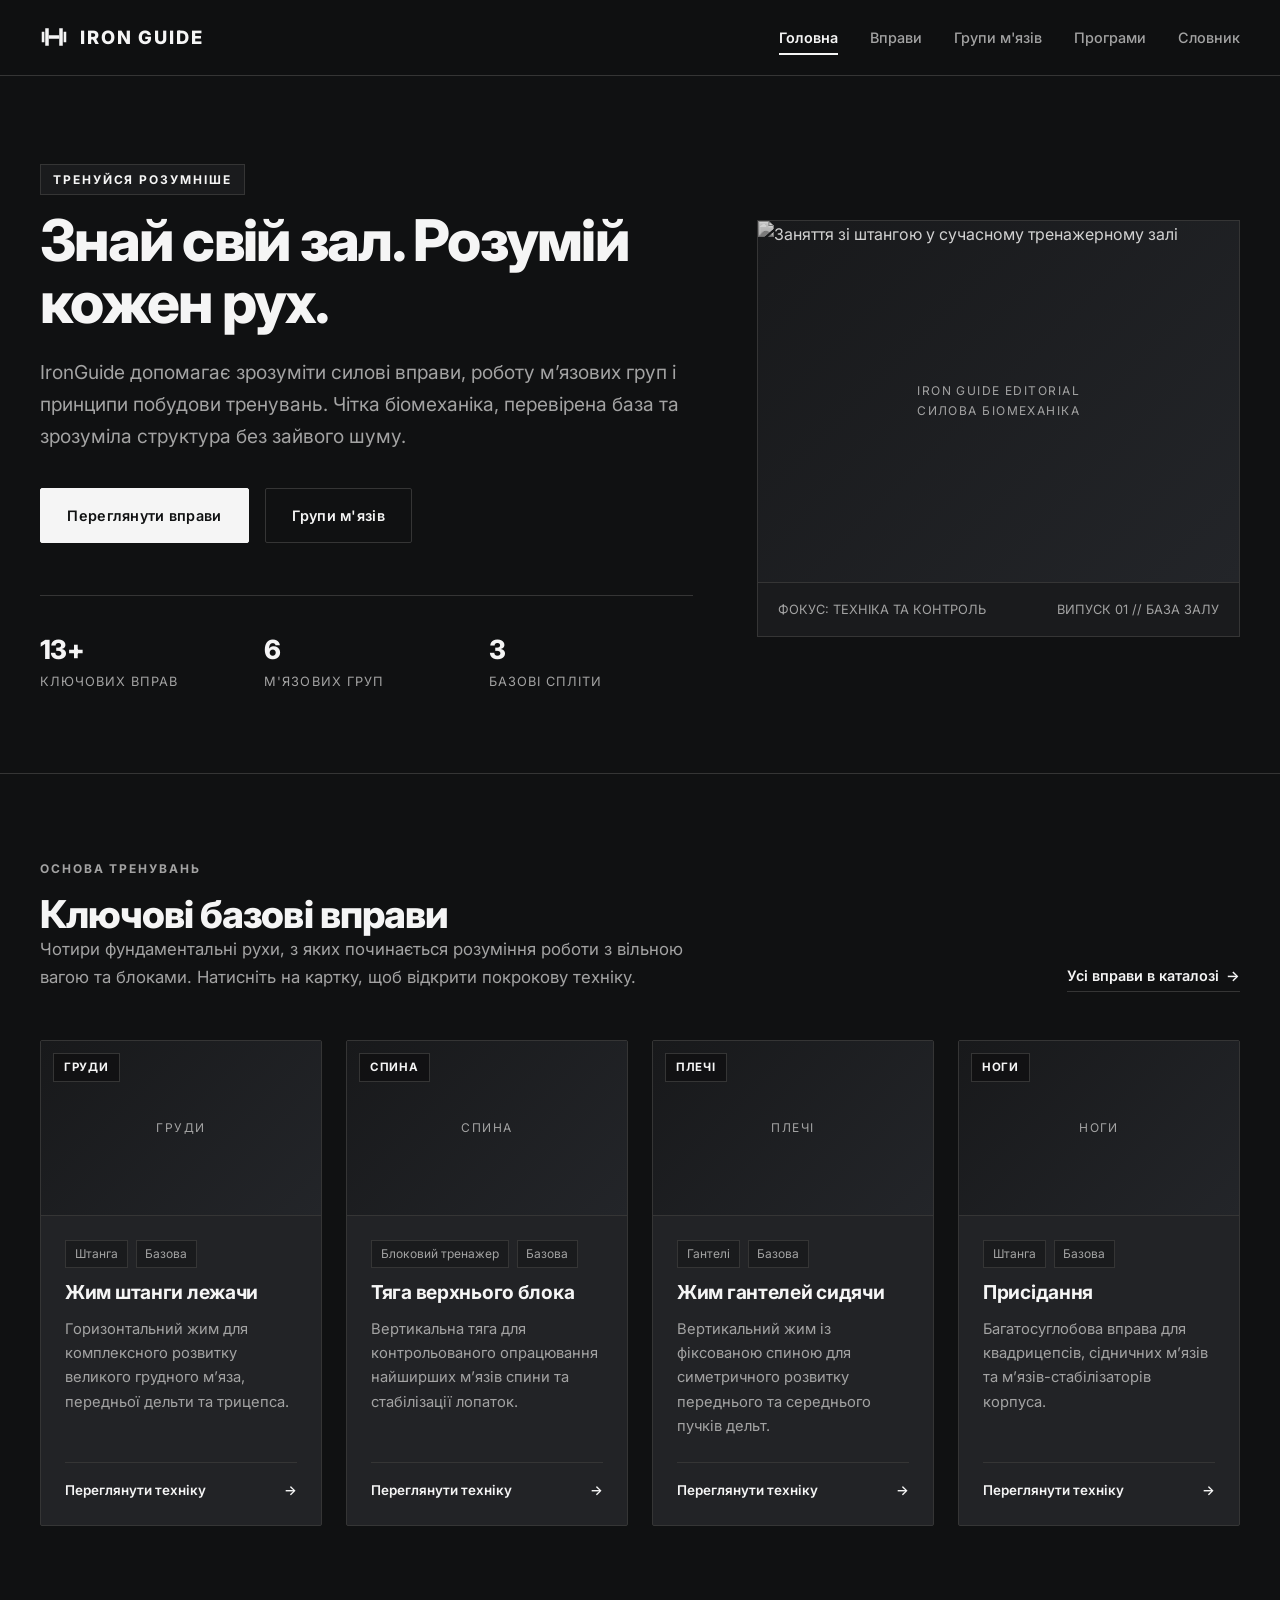
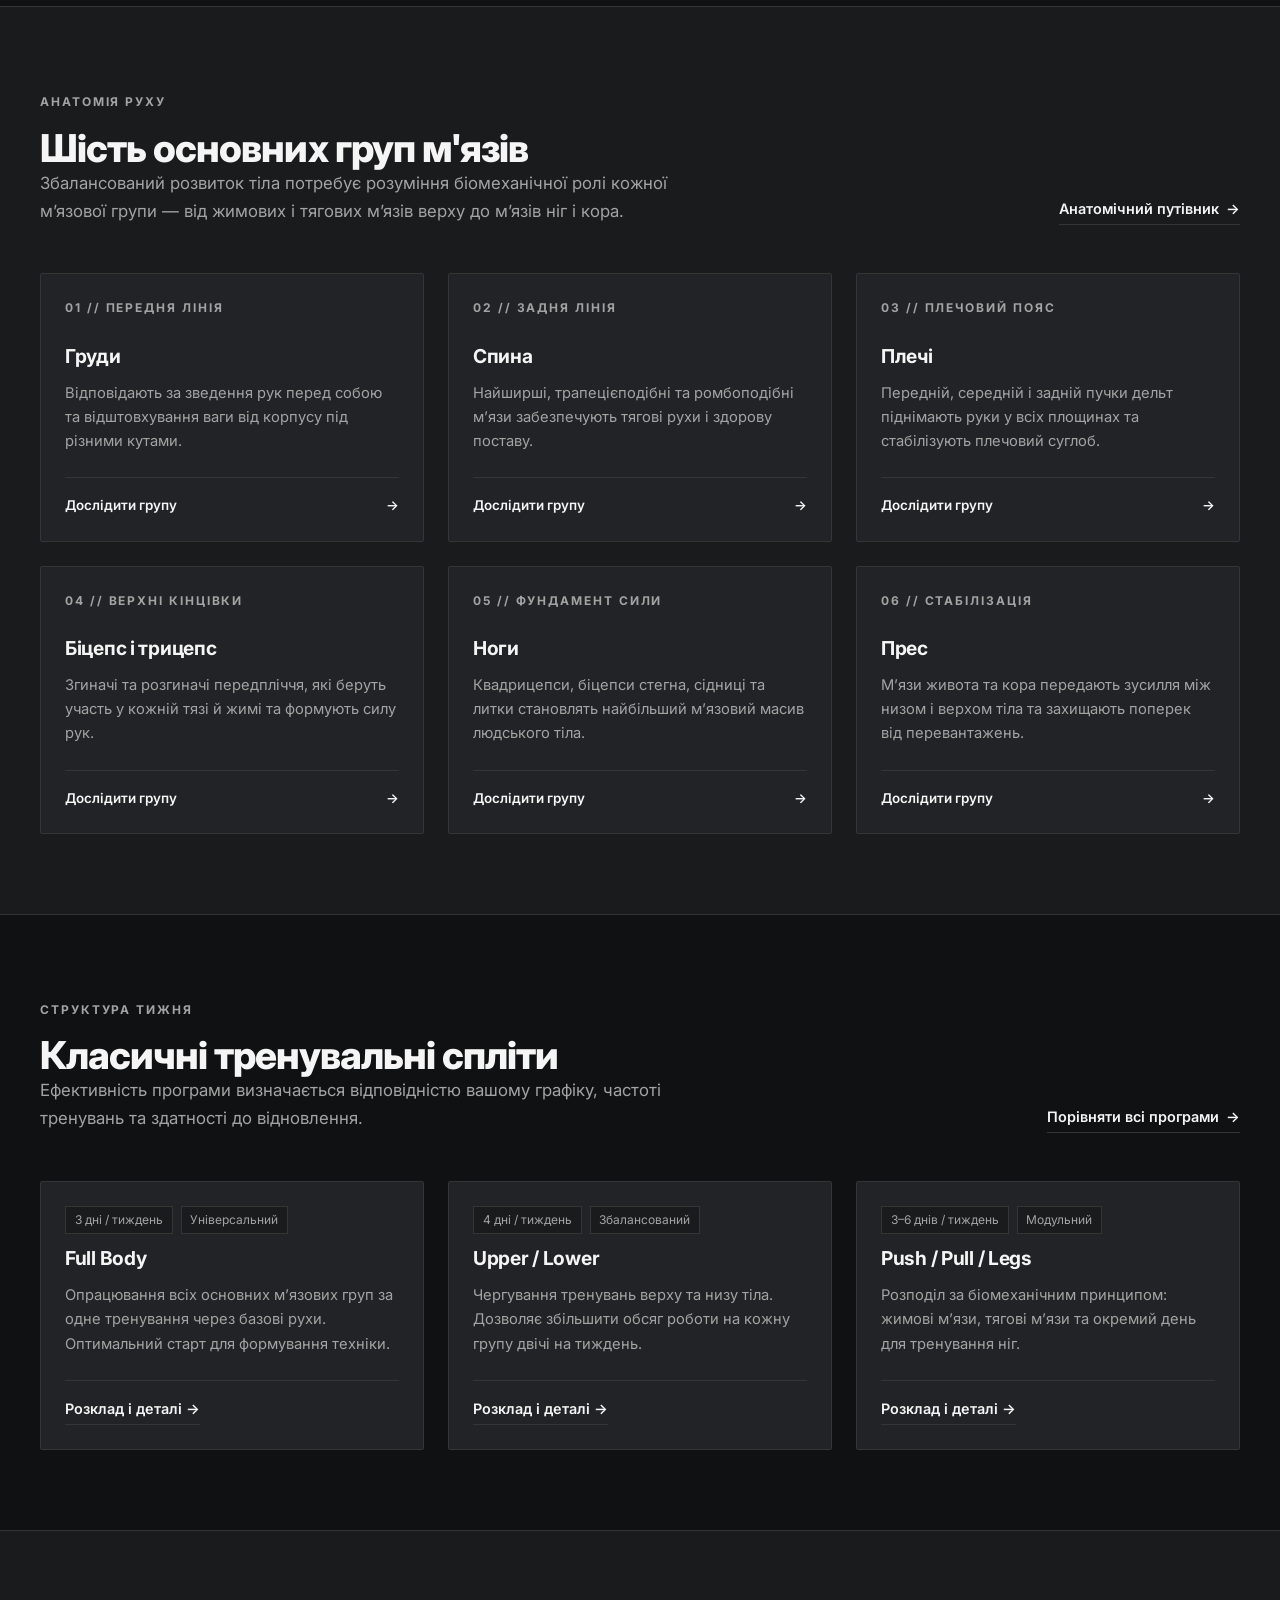
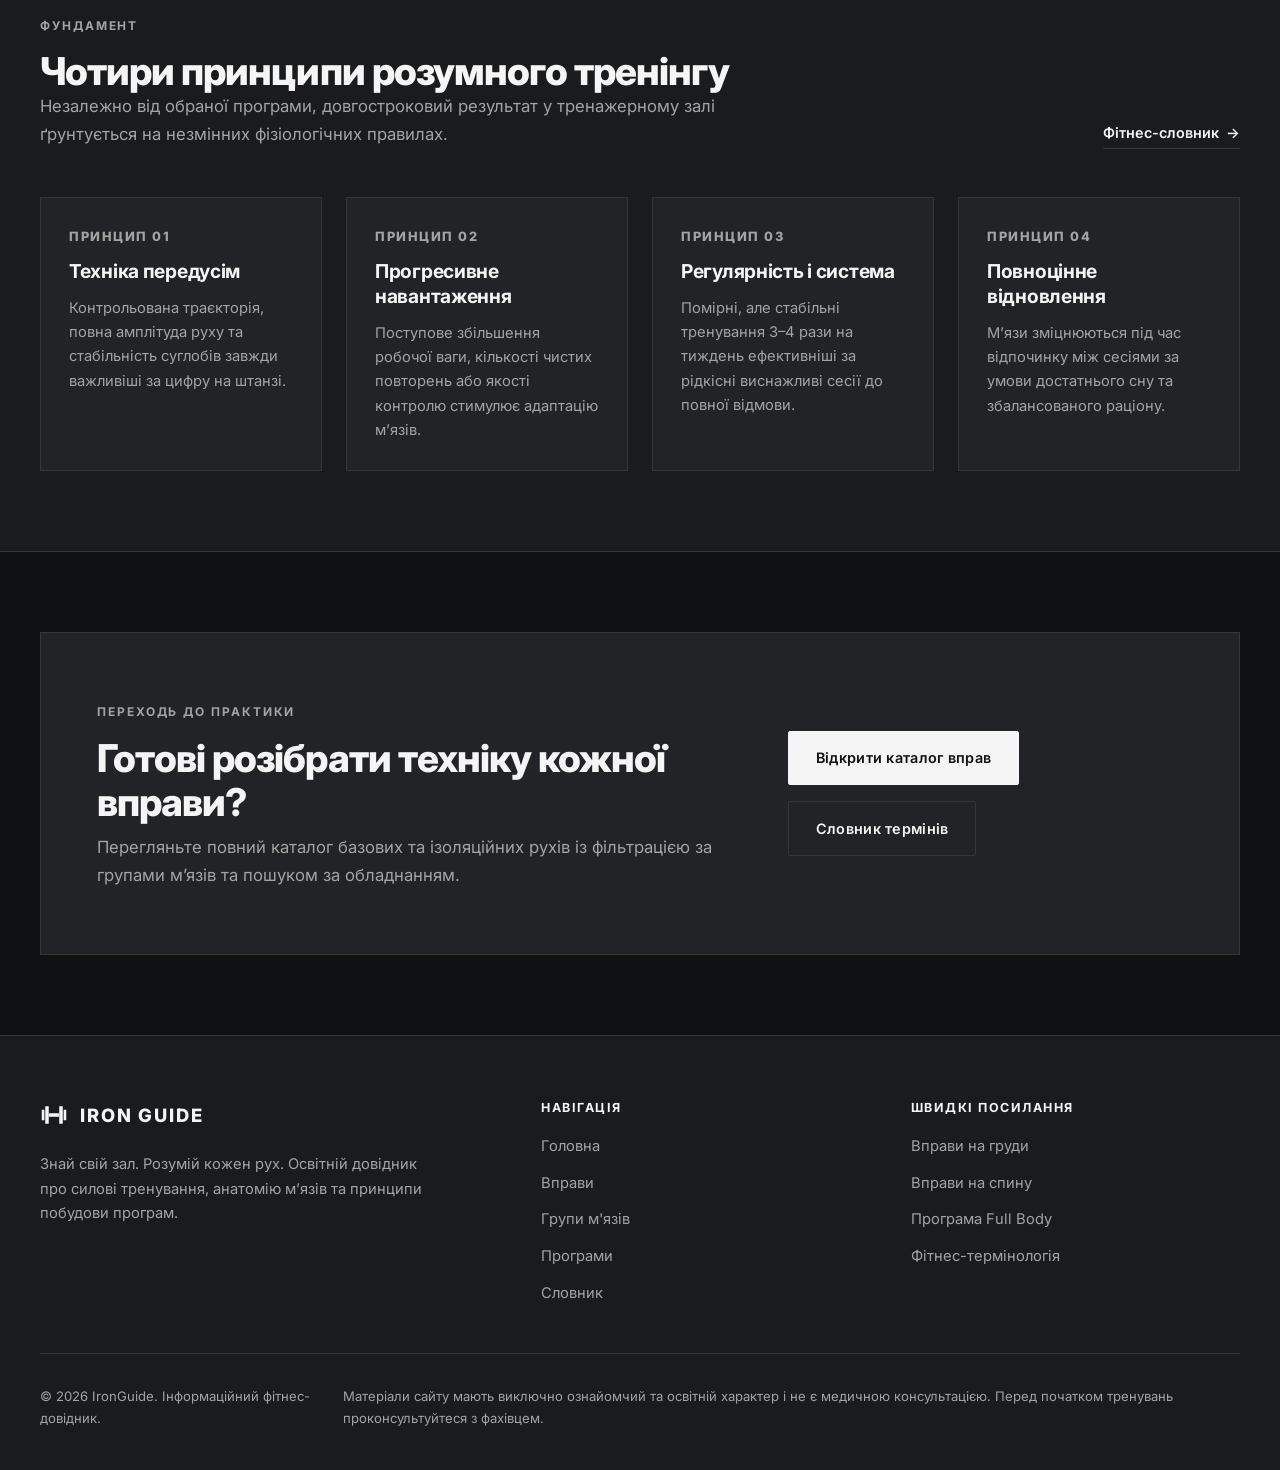
==== index.html @ bc1d5c25 "first commit" ====
<!DOCTYPE html>
<html lang="uk">
<head>
  <meta charset="UTF-8" />
  <meta name="viewport" content="width=device-width, initial-scale=1.0" />
  <meta name="description" content="IronGuide — сучасний довідник із силових вправ, анатомії м'язових груп, тренувальних програм та фундаментальних принципів фітнесу." />
  <title>IRON GUIDE — Знай свій зал. Розумій кожен рух.</title>
  <link rel="icon" type="image/svg+xml" href="assets/images/favicon.svg" />
  <link rel="preconnect" href="https://fonts.googleapis.com" />
  <link rel="preconnect" href="https://fonts.gstatic.com" crossorigin />
  <link href="https://fonts.googleapis.com/css2?family=Inter:wght@400;500;600;700;800&display=swap" rel="stylesheet" />
  <link rel="stylesheet" href="css/style.css" />
</head>
<body>
  <a href="#main-content" class="skip-link">Перейти до основного вмісту</a>

  <!-- Header -->
  <header class="site-header">
    <div class="container header-inner">
      <a href="index.html" class="brand-logo" aria-label="IronGuide — Головна">
        <svg class="brand-logo__icon" viewBox="0 0 32 32" fill="none" xmlns="http://www.w3.org/2000/svg" aria-hidden="true">
          <rect x="2" y="10" width="3" height="12" fill="currentColor"/>
          <rect x="6" y="6" width="4" height="20" fill="currentColor"/>
          <rect x="10" y="14" width="12" height="4" fill="currentColor"/>
          <rect x="22" y="6" width="4" height="20" fill="currentColor"/>
          <rect x="27" y="10" width="3" height="12" fill="currentColor"/>
        </svg>
        <span>IRON GUIDE</span>
      </a>

      <button class="menu-toggle" type="button" aria-label="Відкрити меню навігації" aria-expanded="false" aria-controls="primary-navigation">
        <span class="menu-toggle__bars" aria-hidden="true">
          <span></span>
          <span></span>
          <span></span>
        </span>
      </button>

      <nav aria-label="Основна навігація">
        <ul id="primary-navigation" class="nav-menu">
          <li><a href="index.html" class="nav-link active" aria-current="page">Головна</a></li>
          <li><a href="exercises.html" class="nav-link">Вправи</a></li>
          <li><a href="muscles.html" class="nav-link">Групи м'язів</a></li>
          <li><a href="programs.html" class="nav-link">Програми</a></li>
          <li><a href="glossary.html" class="nav-link">Словник</a></li>
        </ul>
      </nav>
    </div>
  </header>

  <main id="main-content">
    <!-- Hero Section -->
    <section class="hero">
      <div class="container hero__grid">
        <div class="hero__content">
          <span class="eyebrow eyebrow--pill">ТРЕНУЙСЯ РОЗУМНІШЕ</span>
          <h1>Знай свій зал. Розумій кожен рух.</h1>
          <p class="hero__lead">
            IronGuide допомагає зрозуміти силові вправи, роботу м’язових груп і принципи побудови тренувань. Чітка біомеханіка, перевірена база та зрозуміла структура без зайвого шуму.
          </p>
          <div class="hero__actions">
            <a href="exercises.html" class="btn btn--primary">Переглянути вправи</a>
            <a href="muscles.html" class="btn btn--secondary">Групи м'язів</a>
          </div>

          <div class="hero__metrics" aria-label="Ключові розділи посібника">
            <div class="metric-item">
              <div class="metric-item__value">13+</div>
              <div class="metric-item__label">Ключових вправ</div>
            </div>
            <div class="metric-item">
              <div class="metric-item__value">6</div>
              <div class="metric-item__label">М'язових груп</div>
            </div>
            <div class="metric-item">
              <div class="metric-item__value">3</div>
              <div class="metric-item__label">Базові спліти</div>
            </div>
          </div>
        </div>

        <div class="hero__visual">
          <div class="hero__image-wrap">
            <div class="card__media-fallback">
              <span>IRON GUIDE EDITORIAL</span>
              <span>СИЛОВА БІОМЕХАНІКА</span>
            </div>
            <img
              src="https://images.unsplash.com/photo-1534438327276-14e5300c3a48?auto=format&fit=crop&w=1100&q=80"
              alt="Заняття зі штангою у сучасному тренажерному залі"
              data-fallback
            />
          </div>
          <div class="hero__image-caption">
            <span>ФОКУС: ТЕХНІКА ТА КОНТРОЛЬ</span>
            <span>ВИПУСК 01 // БАЗА ЗАЛУ</span>
          </div>
        </div>
      </div>
    </section>
    <!-- 1. Featured Exercises Section -->
    <section class="section">
      <div class="container">
        <div class="section-header section-header--split">
          <div>
            <span class="eyebrow">ОСНОВА ТРЕНУВАНЬ</span>
            <h2>Ключові базові вправи</h2>
            <p class="section-header__lead">
              Чотири фундаментальні рухи, з яких починається розуміння роботи з вільною вагою та блоками. Натисніть на картку, щоб відкрити покрокову техніку.
            </p>
          </div>
          <a href="exercises.html" class="link-arrow">Усі вправи в каталозі <span aria-hidden="true">→</span></a>
        </div>

        <div class="grid-4">
          <article class="card card--interactive" tabindex="0" role="button" data-open-exercise="barbell-bench-press" aria-label="Детальніше: Жим штанги лежачи">
            <div class="card__media">
              <span class="card__badge">Груди</span>
              <div class="card__media-fallback"><span>Груди</span></div>
              <img src="https://images.unsplash.com/photo-1534438327276-14e5300c3a48?auto=format&fit=crop&w=700&q=80" alt="Жим штанги лежачи" loading="lazy" data-fallback />
            </div>
            <div class="card__body">
              <div class="card__meta"><span class="meta-tag">Штанга</span><span class="meta-tag">Базова</span></div>
              <h3 class="card__title">Жим штанги лежачи</h3>
              <p class="card__desc">Горизонтальний жим для комплексного розвитку великого грудного м’яза, передньої дельти та трицепса.</p>
              <div class="card__footer"><span>Переглянути техніку</span><span aria-hidden="true">→</span></div>
            </div>
          </article>

          <article class="card card--interactive" tabindex="0" role="button" data-open-exercise="lat-pulldown" aria-label="Детальніше: Тяга верхнього блока">
            <div class="card__media">
              <span class="card__badge">Спина</span>
              <div class="card__media-fallback"><span>Спина</span></div>
              <img src="https://images.unsplash.com/photo-1517838277536-f5f99be501cd?auto=format&fit=crop&w=700&q=80" alt="Тяга верхнього блока" loading="lazy" data-fallback />
            </div>
            <div class="card__body">
              <div class="card__meta"><span class="meta-tag">Блоковий тренажер</span><span class="meta-tag">Базова</span></div>
              <h3 class="card__title">Тяга верхнього блока</h3>
              <p class="card__desc">Вертикальна тяга для контрольованого опрацювання найширших м’язів спини та стабілізації лопаток.</p>
              <div class="card__footer"><span>Переглянути техніку</span><span aria-hidden="true">→</span></div>
            </div>
          </article>

          <article class="card card--interactive" tabindex="0" role="button" data-open-exercise="seated-dumbbell-shoulder-press" aria-label="Детальніше: Жим гантелей сидячи">
            <div class="card__media">
              <span class="card__badge">Плечі</span>
              <div class="card__media-fallback"><span>Плечі</span></div>
              <img src="https://images.unsplash.com/photo-1532029837206-abbe2b7620e3?auto=format&fit=crop&w=700&q=80" alt="Жим гантелей сидячи" loading="lazy" data-fallback />
            </div>
            <div class="card__body">
              <div class="card__meta"><span class="meta-tag">Гантелі</span><span class="meta-tag">Базова</span></div>
              <h3 class="card__title">Жим гантелей сидячи</h3>
              <p class="card__desc">Вертикальний жим із фіксованою спиною для симетричного розвитку переднього та середнього пучків дельт.</p>
              <div class="card__footer"><span>Переглянути техніку</span><span aria-hidden="true">→</span></div>
            </div>
          </article>

          <article class="card card--interactive" tabindex="0" role="button" data-open-exercise="barbell-squat" aria-label="Детальніше: Присідання">
            <div class="card__media">
              <span class="card__badge">Ноги</span>
              <div class="card__media-fallback"><span>Ноги</span></div>
              <img src="https://images.unsplash.com/photo-1574680096145-d05b474e2155?auto=format&fit=crop&w=700&q=80" alt="Присідання зі штангою" loading="lazy" data-fallback />
            </div>
            <div class="card__body">
              <div class="card__meta"><span class="meta-tag">Штанга</span><span class="meta-tag">Базова</span></div>
              <h3 class="card__title">Присідання</h3>
              <p class="card__desc">Багатосуглобова вправа для квадрицепсів, сідничних м’язів та м’язів-стабілізаторів корпуса.</p>
              <div class="card__footer"><span>Переглянути техніку</span><span aria-hidden="true">→</span></div>
            </div>
          </article>
        </div>
      </div>
    </section>
    <!-- 2. Muscle Groups Section (6 Groups) -->
    <section class="section section--secondary">
      <div class="container">
        <div class="section-header section-header--split">
          <div>
            <span class="eyebrow">АНАТОМІЯ РУХУ</span>
            <h2>Шість основних груп м'язів</h2>
            <p class="section-header__lead">
              Збалансований розвиток тіла потребує розуміння біомеханічної ролі кожної м’язової групи — від жимових і тягових м’язів верху до м’язів ніг і кора.
            </p>
          </div>
          <a href="muscles.html" class="link-arrow">Анатомічний путівник <span aria-hidden="true">→</span></a>
        </div>

        <div class="grid-3">
          <a href="muscles.html#muscle-chest" class="card card--interactive">
            <div class="card__body">
              <span class="eyebrow">01 // ПЕРЕДНЯ ЛІНІЯ</span>
              <h3 class="card__title">Груди</h3>
              <p class="card__desc">Відповідають за зведення рук перед собою та відштовхування ваги від корпусу під різними кутами.</p>
              <div class="card__footer"><span>Дослідити групу</span><span aria-hidden="true">→</span></div>
            </div>
          </a>
          <a href="muscles.html#muscle-back" class="card card--interactive">
            <div class="card__body">
              <span class="eyebrow">02 // ЗАДНЯ ЛІНІЯ</span>
              <h3 class="card__title">Спина</h3>
              <p class="card__desc">Найширші, трапецієподібні та ромбоподібні м’язи забезпечують тягові рухи і здорову поставу.</p>
              <div class="card__footer"><span>Дослідити групу</span><span aria-hidden="true">→</span></div>
            </div>
          </a>
          <a href="muscles.html#muscle-shoulders" class="card card--interactive">
            <div class="card__body">
              <span class="eyebrow">03 // ПЛЕЧОВИЙ ПОЯС</span>
              <h3 class="card__title">Плечі</h3>
              <p class="card__desc">Передній, середній і задній пучки дельт піднімають руки у всіх площинах та стабілізують плечовий суглоб.</p>
              <div class="card__footer"><span>Дослідити групу</span><span aria-hidden="true">→</span></div>
            </div>
          </a>
          <a href="muscles.html#muscle-arms" class="card card--interactive">
            <div class="card__body">
              <span class="eyebrow">04 // ВЕРХНІ КІНЦІВКИ</span>
              <h3 class="card__title">Біцепс і трицепс</h3>
              <p class="card__desc">Згиначі та розгиначі передпліччя, які беруть участь у кожній тязі й жимі та формують силу рук.</p>
              <div class="card__footer"><span>Дослідити групу</span><span aria-hidden="true">→</span></div>
            </div>
          </a>
          <a href="muscles.html#muscle-legs" class="card card--interactive">
            <div class="card__body">
              <span class="eyebrow">05 // ФУНДАМЕНТ СИЛИ</span>
              <h3 class="card__title">Ноги</h3>
              <p class="card__desc">Квадрицепси, біцепси стегна, сідниці та литки становлять найбільший м’язовий масив людського тіла.</p>
              <div class="card__footer"><span>Дослідити групу</span><span aria-hidden="true">→</span></div>
            </div>
          </a>
          <a href="muscles.html#muscle-abs" class="card card--interactive">
            <div class="card__body">
              <span class="eyebrow">06 // СТАБІЛІЗАЦІЯ</span>
              <h3 class="card__title">Прес</h3>
              <p class="card__desc">М’язи живота та кора передають зусилля між низом і верхом тіла та захищають поперек від перевантажень.</p>
              <div class="card__footer"><span>Дослідити групу</span><span aria-hidden="true">→</span></div>
            </div>
          </a>
        </div>
      </div>
    </section>
    <!-- 3. Workout Programs Section -->
    <section class="section">
      <div class="container">
        <div class="section-header section-header--split">
          <div>
            <span class="eyebrow">СТРУКТУРА ТИЖНЯ</span>
            <h2>Класичні тренувальні спліти</h2>
            <p class="section-header__lead">
              Ефективність програми визначається відповідністю вашому графіку, частоті тренувань та здатності до відновлення.
            </p>
          </div>
          <a href="programs.html" class="link-arrow">Порівняти всі програми <span aria-hidden="true">→</span></a>
        </div>

        <div class="grid-3">
          <article class="card">
            <div class="card__body">
              <div class="card__meta"><span class="meta-tag">3 дні / тиждень</span><span class="meta-tag">Універсальний</span></div>
              <h3 class="card__title">Full Body</h3>
              <p class="card__desc">Опрацювання всіх основних м’язових груп за одне тренування через базові рухи. Оптимальний старт для формування техніки.</p>
              <div class="card__footer"><a href="programs.html?program=fullbody" class="link-arrow">Розклад і деталі →</a></div>
            </div>
          </article>

          <article class="card">
            <div class="card__body">
              <div class="card__meta"><span class="meta-tag">4 дні / тиждень</span><span class="meta-tag">Збалансований</span></div>
              <h3 class="card__title">Upper / Lower</h3>
              <p class="card__desc">Чергування тренувань верху та низу тіла. Дозволяє збільшити обсяг роботи на кожну групу двічі на тиждень.</p>
              <div class="card__footer"><a href="programs.html?program=upperlower" class="link-arrow">Розклад і деталі →</a></div>
            </div>
          </article>

          <article class="card">
            <div class="card__body">
              <div class="card__meta"><span class="meta-tag">3–6 днів / тиждень</span><span class="meta-tag">Модульний</span></div>
              <h3 class="card__title">Push / Pull / Legs</h3>
              <p class="card__desc">Розподіл за біомеханічним принципом: жимові м’язи, тягові м’язи та окремий день для тренування ніг.</p>
              <div class="card__footer"><a href="programs.html?program=ppl" class="link-arrow">Розклад і деталі →</a></div>
            </div>
          </article>
        </div>
      </div>
    </section>

    <!-- 4. Fundamentals of Training Section -->
    <section class="section section--secondary">
      <div class="container">
        <div class="section-header section-header--split">
          <div>
            <span class="eyebrow">ФУНДАМЕНТ</span>
            <h2>Чотири принципи розумного тренінгу</h2>
            <p class="section-header__lead">
              Незалежно від обраної програми, довгостроковий результат у тренажерному залі ґрунтується на незмінних фізіологічних правилах.
            </p>
          </div>
          <a href="glossary.html" class="link-arrow">Фітнес-словник <span aria-hidden="true">→</span></a>
        </div>

        <div class="grid-4">
          <article class="principle-card">
            <span class="principle-card__num">ПРИНЦИП 01</span>
            <h3 class="card__title">Техніка передусім</h3>
            <p class="card__desc">Контрольована траєкторія, повна амплітуда руху та стабільність суглобів завжди важливіші за цифру на штанзі.</p>
          </article>
          <article class="principle-card">
            <span class="principle-card__num">ПРИНЦИП 02</span>
            <h3 class="card__title">Прогресивне навантаження</h3>
            <p class="card__desc">Поступове збільшення робочої ваги, кількості чистих повторень або якості контролю стимулює адаптацію м’язів.</p>
          </article>
          <article class="principle-card">
            <span class="principle-card__num">ПРИНЦИП 03</span>
            <h3 class="card__title">Регулярність і система</h3>
            <p class="card__desc">Помірні, але стабільні тренування 3–4 рази на тиждень ефективніші за рідкісні виснажливі сесії до повної відмови.</p>
          </article>
          <article class="principle-card">
            <span class="principle-card__num">ПРИНЦИП 04</span>
            <h3 class="card__title">Повноцінне відновлення</h3>
            <p class="card__desc">М’язи зміцнюються під час відпочинку між сесіями за умови достатнього сну та збалансованого раціону.</p>
          </article>
        </div>
      </div>
    </section>
    <!-- 5. Call to Action Section -->
    <section class="section section--no-border">
      <div class="container">
        <div class="cta-banner">
          <div>
            <span class="eyebrow">ПЕРЕХОДЬ ДО ПРАКТИКИ</span>
            <h2>Готові розібрати техніку кожної вправи?</h2>
            <p class="section-header__lead" style="margin-top: 0.65rem;">
              Перегляньте повний каталог базових та ізоляційних рухів із фільтрацією за групами м’язів та пошуком за обладнанням.
            </p>
          </div>
          <div style="display: flex; gap: 1rem; flex-wrap: wrap;">
            <a href="exercises.html" class="btn btn--primary">Відкрити каталог вправ</a>
            <a href="glossary.html" class="btn btn--secondary">Словник термінів</a>
          </div>
        </div>
      </div>
    </section>
  </main>

  <!-- Accessible Exercise Detail Modal -->
  <div id="exerciseModal" class="modal-backdrop" role="dialog" aria-modal="true" aria-labelledby="modalTitle" aria-hidden="true">
    <div class="modal-dialog">
      <div class="modal-header">
        <div>
          <div class="card__meta" style="margin-bottom: 0.4rem;">
            <span id="modalCategory" class="meta-tag">Груди</span>
            <span id="modalType" class="meta-tag">Базова вправа</span>
          </div>
          <h2 id="modalTitle" class="h3">Назва вправи</h2>
        </div>
        <button type="button" class="modal-close" data-close-modal aria-label="Закрити вікно деталей">✕</button>
      </div>
      <div class="modal-media">
        <div class="card__media-fallback">
          <span>IRON GUIDE</span>
          <span id="modalFallbackText">Техніка виконання</span>
        </div>
        <img id="modalImage" src="" alt="" data-fallback />
      </div>
      <div class="modal-body">
        <div class="grid-2">
          <div>
            <div class="modal-section-title">Цільові м'язи</div>
            <p id="modalMuscles"></p>
          </div>
          <div>
            <div class="modal-section-title">Необхідне обладнання</div>
            <p id="modalEquipment"></p>
          </div>
        </div>
        <div>
          <div class="modal-section-title">Опис руху</div>
          <p id="modalDesc" style="color: var(--text-secondary);"></p>
        </div>
        <div>
          <div class="modal-section-title">Техніка виконання покроково</div>
          <ol id="modalSteps" class="technique-steps"></ol>
        </div>
        <div class="modal-tip-box">
          <strong>Практична порада:</strong> <span id="modalTip"></span>
        </div>
        <div style="display: flex; justify-content: flex-end; gap: 0.75rem;">
          <a href="exercises.html" class="btn btn--primary btn--sm">Усі вправи в каталозі</a>
          <button type="button" class="btn btn--secondary btn--sm" data-close-modal>Закрити</button>
        </div>
      </div>
    </div>
  </div>

  <!-- Footer -->
  <footer class="site-footer">
    <div class="container">
      <div class="footer-grid">
        <div>
          <a href="index.html" class="brand-logo">
            <svg class="brand-logo__icon" viewBox="0 0 32 32" fill="none" xmlns="http://www.w3.org/2000/svg" aria-hidden="true">
              <rect x="2" y="10" width="3" height="12" fill="currentColor"/>
              <rect x="6" y="6" width="4" height="20" fill="currentColor"/>
              <rect x="10" y="14" width="12" height="4" fill="currentColor"/>
              <rect x="22" y="6" width="4" height="20" fill="currentColor"/>
              <rect x="27" y="10" width="3" height="12" fill="currentColor"/>
            </svg>
            <span>IRON GUIDE</span>
          </a>
          <p class="footer-desc">Знай свій зал. Розумій кожен рух. Освітній довідник про силові тренування, анатомію м’язів та принципи побудови програм.</p>
        </div>
        <div>
          <h3 class="footer-heading">Навігація</h3>
          <ul class="footer-links">
            <li><a href="index.html">Головна</a></li>
            <li><a href="exercises.html">Вправи</a></li>
            <li><a href="muscles.html">Групи м'язів</a></li>
            <li><a href="programs.html">Програми</a></li>
            <li><a href="glossary.html">Словник</a></li>
          </ul>
        </div>
        <div>
          <h3 class="footer-heading">Швидкі посилання</h3>
          <ul class="footer-links">
            <li><a href="exercises.html?category=Груди">Вправи на груди</a></li>
            <li><a href="exercises.html?category=Спина">Вправи на спину</a></li>
            <li><a href="programs.html?program=fullbody">Програма Full Body</a></li>
            <li><a href="glossary.html">Фітнес-термінологія</a></li>
          </ul>
        </div>
      </div>
      <div class="footer-bottom">
        <p>© 2026 IronGuide. Інформаційний фітнес-довідник.</p>
        <p>Матеріали сайту мають виключно ознайомчий та освітній характер і не є медичною консультацією. Перед початком тренувань проконсультуйтеся з фахівцем.</p>
      </div>
    </div>
  </footer>

  <button id="backToTop" class="back-to-top" type="button" aria-label="Повернутися на початок сторінки">↑</button>
  <script src="js/main.js"></script>
</body>
</html>
---- css/style.css ----
/* ==========================================================================
   IRONGUIDE — Modern Fitness Editorial Stylesheet
   Color Palette:
   - Main background: #101112
   - Secondary background: #1A1B1D
   - Card background: #222326
   - Primary text: #F5F5F5
   - Secondary text: #A3A3A3
   - Borders: #353535
   - Accent: #FFFFFF / #D4D4D4
   ========================================================================== */

:root {
  --bg-main: #101112;
  --bg-secondary: #1A1B1D;
  --bg-card: #222326;
  --bg-card-hover: #292B2F;
  --bg-elevated: #2D2F34;
  --text-primary: #F5F5F5;
  --text-secondary: #A3A3A3;
  --text-muted: #737373;
  --border-color: #353535;
  --border-light: #4A4A4D;
  --accent: #F5F5F5;
  --accent-contrast: #101112;
  --accent-subtle: rgba(245, 245, 245, 0.08);

  --font-sans: 'Inter', 'Manrope', -apple-system, BlinkMacSystemFont, 'Segoe UI', Roboto, sans-serif;
  --container-max: 1280px;
  --header-height: 76px;
  --radius-sm: 2px;
  --radius-md: 4px;
  --transition-fast: 180ms ease;
  --transition-normal: 220ms cubic-bezier(0.16, 1, 0.3, 1);
}

/* Reset & Base */
*,
*::before,
*::after {
  box-sizing: border-box;
  margin: 0;
  padding: 0;
}

html {
  font-size: 16px;
  scroll-behavior: smooth;
  background-color: var(--bg-main);
  color: var(--text-primary);
  -webkit-text-size-adjust: 100%;
}

body {
  font-family: var(--font-sans);
  background-color: var(--bg-main);
  color: var(--text-primary);
  line-height: 1.65;
  min-height: 100vh;
  display: flex;
  flex-direction: column;
  overflow-x: hidden;
  -webkit-font-smoothing: antialiased;
  -moz-osx-font-smoothing: grayscale;
}

body.modal-open {
  overflow: hidden;
}

img,
svg {
  max-width: 100%;
  display: block;
}

a {
  color: inherit;
  text-decoration: none;
  transition: color var(--transition-fast), border-color var(--transition-fast), background-color var(--transition-fast);
}

ul,
ol {
  list-style: none;
}

button,
input,
select,
textarea {
  font: inherit;
  color: inherit;
  background: none;
  border: none;
}

button {
  cursor: pointer;
}

/* Focus accessibility */
:focus-visible {
  outline: 2px solid var(--text-primary);
  outline-offset: 3px;
}

/* Skip link */
.skip-link {
  position: absolute;
  top: -100px;
  left: 1rem;
  background: var(--text-primary);
  color: var(--bg-main);
  padding: 0.65rem 1.2rem;
  font-weight: 600;
  font-size: 0.875rem;
  z-index: 9999;
  border-radius: var(--radius-sm);
}

.skip-link:focus {
  top: 1rem;
}

/* Layout Containers */
.container {
  width: 100%;
  max-width: var(--container-max);
  margin: 0 auto;
  padding: 0 1.5rem;
}

@media (min-width: 768px) {
  .container {
    padding: 0 2.5rem;
  }
}

.section {
  padding: 5rem 0;
  border-bottom: 1px solid var(--border-color);
}

.section--secondary {
  background-color: var(--bg-secondary);
}

.section--no-border {
  border-bottom: none;
}

/* Typography & Editorial Headers */
.eyebrow {
  display: inline-block;
  font-size: 0.75rem;
  font-weight: 700;
  letter-spacing: 0.16em;
  text-transform: uppercase;
  color: var(--text-secondary);
  margin-bottom: 0.85rem;
}

.eyebrow--pill {
  padding: 0.3rem 0.75rem;
  border: 1px solid var(--border-color);
  background-color: var(--bg-secondary);
  color: var(--text-primary);
}

h1, .h1 {
  font-size: clamp(2.25rem, 4.5vw, 4rem);
  font-weight: 800;
  line-height: 1.08;
  letter-spacing: -0.03em;
  color: var(--text-primary);
}

h2, .h2 {
  font-size: clamp(1.75rem, 3vw, 2.65rem);
  font-weight: 800;
  line-height: 1.15;
  letter-spacing: -0.025em;
  color: var(--text-primary);
}

h3, .h3 {
  font-size: clamp(1.2rem, 1.8vw, 1.45rem);
  font-weight: 700;
  line-height: 1.3;
  letter-spacing: -0.015em;
}

.section-header {
  display: flex;
  flex-direction: column;
  gap: 1rem;
  margin-bottom: 3rem;
}

@media (min-width: 900px) {
  .section-header--split {
    flex-direction: row;
    justify-content: space-between;
    align-items: flex-end;
  }
}

.section-header__lead {
  color: var(--text-secondary);
  max-width: 62ch;
  font-size: 1.05rem;
}

/* Buttons */
.btn {
  display: inline-flex;
  align-items: center;
  justify-content: center;
  gap: 0.6rem;
  padding: 0.9rem 1.65rem;
  font-size: 0.9rem;
  font-weight: 600;
  letter-spacing: 0.02em;
  border-radius: var(--radius-sm);
  border: 1px solid transparent;
  transition: background-color var(--transition-fast), color var(--transition-fast), border-color var(--transition-fast), transform var(--transition-fast);
  white-space: nowrap;
}

.btn--primary {
  background-color: var(--text-primary);
  color: var(--bg-main);
  border-color: var(--text-primary);
}

.btn--primary:hover {
  background-color: #D9D9D9;
  border-color: #D9D9D9;
}

.btn--secondary {
  background-color: transparent;
  color: var(--text-primary);
  border-color: var(--border-color);
}

.btn--secondary:hover {
  border-color: var(--text-primary);
  background-color: var(--accent-subtle);
}

.btn--sm {
  padding: 0.55rem 1rem;
  font-size: 0.82rem;
}

.link-arrow {
  display: inline-flex;
  align-items: center;
  gap: 0.45rem;
  font-size: 0.9rem;
  font-weight: 600;
  color: var(--text-primary);
  border-bottom: 1px solid var(--border-color);
  padding-bottom: 0.2rem;
}

.link-arrow:hover {
  border-color: var(--text-primary);
}

/* ==========================================================================
   Header & Navigation
   ========================================================================== */
.site-header {
  position: sticky;
  top: 0;
  z-index: 1000;
  height: var(--header-height);
  background-color: rgba(16, 17, 18, 0.92);
  backdrop-filter: blur(10px);
  -webkit-backdrop-filter: blur(10px);
  border-bottom: 1px solid var(--border-color);
}

.header-inner {
  height: 100%;
  display: flex;
  align-items: center;
  justify-content: space-between;
  gap: 1.5rem;
}

.brand-logo {
  display: inline-flex;
  align-items: center;
  gap: 0.75rem;
  font-weight: 800;
  font-size: 1.15rem;
  letter-spacing: 0.1em;
  text-transform: uppercase;
  color: var(--text-primary);
}

.brand-logo__icon {
  width: 28px;
  height: 28px;
  flex-shrink: 0;
}

.nav-menu {
  display: flex;
  align-items: center;
  gap: 2rem;
}

.nav-link {
  position: relative;
  font-size: 0.9rem;
  font-weight: 500;
  color: var(--text-secondary);
  padding: 0.4rem 0;
  transition: color var(--transition-fast);
}

.nav-link:hover {
  color: var(--text-primary);
}

.nav-link.active {
  color: var(--text-primary);
  font-weight: 600;
}

.nav-link.active::after {
  content: '';
  position: absolute;
  left: 0;
  right: 0;
  bottom: -2px;
  height: 2px;
  background-color: var(--text-primary);
}

/* Mobile Menu Button */
.menu-toggle {
  display: none;
  width: 42px;
  height: 42px;
  align-items: center;
  justify-content: center;
  border: 1px solid var(--border-color);
  border-radius: var(--radius-sm);
  color: var(--text-primary);
  transition: border-color var(--transition-fast), background-color var(--transition-fast);
}

.menu-toggle:hover {
  border-color: var(--text-primary);
  background-color: var(--accent-subtle);
}

.menu-toggle__bars {
  width: 18px;
  height: 14px;
  position: relative;
  display: flex;
  flex-direction: column;
  justify-content: space-between;
}

.menu-toggle__bars span {
  display: block;
  width: 100%;
  height: 2px;
  background-color: var(--text-primary);
  transition: transform var(--transition-fast), opacity var(--transition-fast);
}

.menu-toggle[aria-expanded="true"] .menu-toggle__bars span:nth-child(1) {
  transform: translateY(6px) rotate(45deg);
}

.menu-toggle[aria-expanded="true"] .menu-toggle__bars span:nth-child(2) {
  opacity: 0;
}

.menu-toggle[aria-expanded="true"] .menu-toggle__bars span:nth-child(3) {
  transform: translateY(-6px) rotate(-45deg);
}

@media (max-width: 860px) {
  .menu-toggle {
    display: inline-flex;
  }

  .nav-menu {
    position: fixed;
    top: var(--header-height);
    left: 0;
    right: 0;
    background-color: var(--bg-secondary);
    border-bottom: 1px solid var(--border-color);
    flex-direction: column;
    align-items: stretch;
    gap: 0;
    padding: 1rem 1.5rem 1.5rem;
    transform: translateY(-120%);
    opacity: 0;
    visibility: hidden;
    transition: transform var(--transition-normal), opacity var(--transition-fast), visibility var(--transition-fast);
    box-shadow: 0 20px 40px rgba(0, 0, 0, 0.65);
  }

  .nav-menu.is-open {
    transform: translateY(0);
    opacity: 1;
    visibility: visible;
  }

  .nav-link {
    display: block;
    padding: 0.9rem 0;
    font-size: 1rem;
    border-bottom: 1px solid var(--border-color);
  }

  .nav-menu li:last-child .nav-link {
    border-bottom: none;
  }

  .nav-link.active::after {
    display: none;
  }

  .nav-link.active {
    padding-left: 0.75rem;
    border-left: 2px solid var(--text-primary);
  }
}

/* ==========================================================================
   Hero & Page Headers
   ========================================================================== */
.hero {
  position: relative;
  padding: 5.5rem 0 5rem;
  border-bottom: 1px solid var(--border-color);
  overflow: hidden;
}

.hero__grid {
  display: grid;
  grid-template-columns: 1fr;
  gap: 3rem;
  align-items: center;
}

@media (min-width: 992px) {
  .hero__grid {
    grid-template-columns: 1.15fr 0.85fr;
    gap: 4rem;
  }
}

.hero__lead {
  font-size: clamp(1.05rem, 1.5vw, 1.22rem);
  color: var(--text-secondary);
  margin: 1.5rem 0 2.25rem;
  max-width: 56ch;
}

.hero__actions {
  display: flex;
  flex-wrap: wrap;
  gap: 1rem;
}

.hero__metrics {
  display: grid;
  grid-template-columns: repeat(3, 1fr);
  gap: 1.25rem;
  margin-top: 3.25rem;
  padding-top: 2rem;
  border-top: 1px solid var(--border-color);
}

.metric-item__value {
  font-size: 1.65rem;
  font-weight: 800;
  letter-spacing: -0.02em;
  color: var(--text-primary);
}

.metric-item__label {
  font-size: 0.8rem;
  color: var(--text-secondary);
  text-transform: uppercase;
  letter-spacing: 0.08em;
}

.hero__visual {
  position: relative;
  border: 1px solid var(--border-color);
  background-color: var(--bg-card);
  overflow: hidden;
}

.hero__image-wrap {
  position: relative;
  aspect-ratio: 4 / 3;
  background-color: var(--bg-secondary);
  overflow: hidden;
}

.hero__image-wrap img {
  width: 100%;
  height: 100%;
  object-fit: cover;
  filter: grayscale(100%) contrast(1.1) brightness(0.82);
  transition: transform 400ms ease;
}

.hero__image-caption {
  padding: 1rem 1.25rem;
  border-top: 1px solid var(--border-color);
  background-color: var(--bg-secondary);
  display: flex;
  justify-content: space-between;
  align-items: center;
  font-size: 0.8rem;
  color: var(--text-secondary);
}

/* Internal Page Header */
.page-hero {
  padding: 4rem 0 3.25rem;
  background-color: var(--bg-secondary);
  border-bottom: 1px solid var(--border-color);
}

.page-hero__desc {
  margin-top: 1.15rem;
  color: var(--text-secondary);
  font-size: 1.1rem;
  max-width: 65ch;
}

/* ==========================================================================
   Cards & Grids
   ========================================================================== */
.grid-2,
.grid-3,
.grid-4 {
  display: grid;
  grid-template-columns: 1fr;
  gap: 1.5rem;
}

@media (min-width: 640px) {
  .grid-2,
  .grid-3,
  .grid-4 {
    grid-template-columns: repeat(2, 1fr);
  }
}

@media (min-width: 1024px) {
  .grid-3 {
    grid-template-columns: repeat(3, 1fr);
  }
  .grid-4 {
    grid-template-columns: repeat(4, 1fr);
  }
}

.card {
  background-color: var(--bg-card);
  border: 1px solid var(--border-color);
  border-radius: var(--radius-sm);
  display: flex;
  flex-direction: column;
  transition: border-color var(--transition-fast), background-color var(--transition-fast), transform var(--transition-fast);
  overflow: hidden;
}

.card:hover {
  border-color: var(--border-light);
  background-color: var(--bg-card-hover);
}

.card--interactive {
  cursor: pointer;
  text-align: left;
}

.card--interactive:hover {
  transform: translateY(-2px);
  border-color: var(--text-secondary);
}

.card__media {
  position: relative;
  aspect-ratio: 16 / 10;
  background-color: var(--bg-secondary);
  border-bottom: 1px solid var(--border-color);
  overflow: hidden;
}

.card__media img {
  position: relative;
  z-index: 1;
  width: 100%;
  height: 100%;
  object-fit: cover;
  filter: grayscale(100%) contrast(1.08) brightness(0.8);
  transition: transform 250ms ease, filter 250ms ease;
}

.card:hover .card__media img {
  transform: scale(1.03);
  filter: grayscale(100%) contrast(1.12) brightness(0.9);
}

.card__media-fallback {
  position: absolute;
  inset: 0;
  display: flex;
  flex-direction: column;
  align-items: center;
  justify-content: center;
  padding: 1rem;
  background: linear-gradient(135deg, #18191B 0%, #232529 100%);
  color: var(--text-secondary);
  font-size: 0.75rem;
  letter-spacing: 0.12em;
  text-transform: uppercase;
  z-index: 0;
}

.card__badge {
  position: absolute;
  top: 0.75rem;
  left: 0.75rem;
  z-index: 2;
  background-color: rgba(16, 17, 18, 0.88);
  border: 1px solid var(--border-color);
  padding: 0.25rem 0.6rem;
  font-size: 0.72rem;
  font-weight: 700;
  text-transform: uppercase;
  letter-spacing: 0.08em;
  color: var(--text-primary);
}

.card__body {
  padding: 1.5rem;
  display: flex;
  flex-direction: column;
  flex-grow: 1;
  gap: 0.75rem;
}

.card__meta {
  display: flex;
  flex-wrap: wrap;
  gap: 0.5rem;
  font-size: 0.78rem;
  color: var(--text-secondary);
}

.meta-tag {
  display: inline-flex;
  align-items: center;
  padding: 0.2rem 0.55rem;
  background-color: var(--bg-secondary);
  border: 1px solid var(--border-color);
  font-size: 0.75rem;
  color: var(--text-secondary);
}

.card__title {
  font-size: 1.2rem;
  font-weight: 700;
  color: var(--text-primary);
}

.card__desc {
  font-size: 0.92rem;
  color: var(--text-secondary);
  flex-grow: 1;
}

.card__footer {
  margin-top: 0.75rem;
  padding-top: 1rem;
  border-top: 1px solid var(--border-color);
  display: flex;
  align-items: center;
  justify-content: space-between;
  font-size: 0.84rem;
  font-weight: 600;
  color: var(--text-primary);
}

/* ==========================================================================
   Controls: Search, Filter Pills & Empty States
   ========================================================================== */
.controls-bar {
  background-color: var(--bg-secondary);
  border: 1px solid var(--border-color);
  padding: 1.5rem;
  margin-bottom: 2.25rem;
  display: flex;
  flex-direction: column;
  gap: 1.25rem;
}

.controls-bar__top {
  display: flex;
  flex-direction: column;
  gap: 1rem;
}

@media (min-width: 768px) {
  .controls-bar__top {
    flex-direction: row;
    align-items: center;
    justify-content: space-between;
  }
}

.search-box {
  position: relative;
  flex: 1;
  max-width: 520px;
}

.search-box__label {
  display: block;
  font-size: 0.75rem;
  font-weight: 700;
  text-transform: uppercase;
  letter-spacing: 0.1em;
  color: var(--text-secondary);
  margin-bottom: 0.45rem;
}

.search-box__input-wrap {
  position: relative;
  display: flex;
  align-items: center;
}

.search-box__icon {
  position: absolute;
  left: 0.9rem;
  width: 18px;
  height: 18px;
  color: var(--text-secondary);
  pointer-events: none;
}

.search-input {
  width: 100%;
  background-color: var(--bg-main);
  border: 1px solid var(--border-color);
  color: var(--text-primary);
  padding: 0.78rem 1rem 0.78rem 2.65rem;
  font-size: 0.95rem;
  border-radius: var(--radius-sm);
  transition: border-color var(--transition-fast);
}

.search-input::placeholder {
  color: var(--text-muted);
}

.search-input:focus {
  border-color: var(--text-primary);
  outline: none;
}

.filter-group {
  display: flex;
  flex-wrap: wrap;
  gap: 0.5rem;
  align-items: center;
}

.filter-btn {
  padding: 0.55rem 1rem;
  font-size: 0.84rem;
  font-weight: 600;
  color: var(--text-secondary);
  background-color: var(--bg-main);
  border: 1px solid var(--border-color);
  border-radius: var(--radius-sm);
  transition: all var(--transition-fast);
}

.filter-btn:hover {
  color: var(--text-primary);
  border-color: var(--border-light);
}

.filter-btn.is-active {
  background-color: var(--text-primary);
  color: var(--bg-main);
  border-color: var(--text-primary);
}

.results-bar {
  display: flex;
  flex-wrap: wrap;
  align-items: center;
  justify-content: space-between;
  gap: 1rem;
  margin-bottom: 1.5rem;
  font-size: 0.9rem;
  color: var(--text-secondary);
}

.empty-state {
  background-color: var(--bg-secondary);
  border: 1px solid var(--border-color);
  padding: 3.5rem 1.5rem;
  text-align: center;
  margin: 1rem 0 2rem;
}

.empty-state__title {
  font-size: 1.3rem;
  font-weight: 700;
  margin-bottom: 0.5rem;
}

.empty-state__text {
  color: var(--text-secondary);
  margin-bottom: 1.5rem;
  max-width: 45ch;
  margin-left: auto;
  margin-right: auto;
}

/* ==========================================================================
   Accessible Exercise Detail Modal
   ========================================================================== */
.modal-backdrop {
  position: fixed;
  inset: 0;
  z-index: 2000;
  background-color: rgba(10, 10, 11, 0.85);
  backdrop-filter: blur(6px);
  -webkit-backdrop-filter: blur(6px);
  display: flex;
  align-items: center;
  justify-content: center;
  padding: 1rem;
  opacity: 0;
  visibility: hidden;
  transition: opacity var(--transition-fast), visibility var(--transition-fast);
}

.modal-backdrop.is-open {
  opacity: 1;
  visibility: visible;
}

.modal-dialog {
  width: 100%;
  max-width: 780px;
  max-height: 90vh;
  background-color: var(--bg-card);
  border: 1px solid var(--border-light);
  border-radius: var(--radius-sm);
  overflow-y: auto;
  display: flex;
  flex-direction: column;
  transform: translateY(12px);
  transition: transform var(--transition-normal);
  box-shadow: 0 24px 60px rgba(0, 0, 0, 0.75);
}

.modal-backdrop.is-open .modal-dialog {
  transform: translateY(0);
}

.modal-header {
  position: sticky;
  top: 0;
  z-index: 5;
  background-color: var(--bg-secondary);
  border-bottom: 1px solid var(--border-color);
  padding: 1.25rem 1.5rem;
  display: flex;
  align-items: flex-start;
  justify-content: space-between;
  gap: 1rem;
}

.modal-close {
  width: 38px;
  height: 38px;
  flex-shrink: 0;
  display: inline-flex;
  align-items: center;
  justify-content: center;
  border: 1px solid var(--border-color);
  background-color: var(--bg-main);
  color: var(--text-primary);
  font-size: 1.2rem;
  line-height: 1;
  transition: border-color var(--transition-fast), background-color var(--transition-fast);
}

.modal-close:hover {
  border-color: var(--text-primary);
  background-color: var(--bg-card-hover);
}

.modal-media {
  aspect-ratio: 16 / 9;
  max-height: 320px;
  width: 100%;
  background-color: var(--bg-main);
  border-bottom: 1px solid var(--border-color);
  overflow: hidden;
  position: relative;
}

.modal-media img {
  width: 100%;
  height: 100%;
  object-fit: cover;
  filter: grayscale(100%) contrast(1.1) brightness(0.84);
}

.modal-body {
  padding: 1.75rem 1.5rem;
  display: flex;
  flex-direction: column;
  gap: 1.5rem;
}

.modal-section-title {
  font-size: 0.78rem;
  font-weight: 700;
  text-transform: uppercase;
  letter-spacing: 0.12em;
  color: var(--text-secondary);
  margin-bottom: 0.65rem;
}

.technique-steps {
  display: flex;
  flex-direction: column;
  gap: 0.75rem;
  counter-reset: step-counter;
}

.technique-steps li {
  position: relative;
  padding-left: 2.25rem;
  color: var(--text-primary);
  font-size: 0.95rem;
}

.technique-steps li::before {
  counter-increment: step-counter;
  content: "0" counter(step-counter);
  position: absolute;
  left: 0;
  top: 0.1rem;
  font-size: 0.75rem;
  font-weight: 800;
  color: var(--text-secondary);
  border: 1px solid var(--border-color);
  background-color: var(--bg-secondary);
  padding: 0.1rem 0.35rem;
}

.modal-tip-box {
  background-color: var(--bg-secondary);
  border-left: 3px solid var(--text-primary);
  padding: 1rem 1.25rem;
  font-size: 0.92rem;
  color: var(--text-secondary);
}

/* ==========================================================================
   Muscle Groups Page & Interactive Selector
   ========================================================================== */
.anatomy-nav {
  background-color: var(--bg-secondary);
  border: 1px solid var(--border-color);
  padding: 1.75rem;
  margin-bottom: 3rem;
}

.anatomy-nav__grid {
  display: grid;
  grid-template-columns: repeat(2, 1fr);
  gap: 0.85rem;
  margin-top: 1.25rem;
}

@media (min-width: 768px) {
  .anatomy-nav__grid {
    grid-template-columns: repeat(3, 1fr);
  }
}

@media (min-width: 1100px) {
  .anatomy-nav__grid {
    grid-template-columns: repeat(6, 1fr);
  }
}

.anatomy-pill {
  display: flex;
  flex-direction: column;
  gap: 0.35rem;
  padding: 1rem;
  background-color: var(--bg-card);
  border: 1px solid var(--border-color);
  transition: all var(--transition-fast);
  text-align: left;
}

.anatomy-pill:hover,
.anatomy-pill.is-active {
  border-color: var(--text-primary);
  background-color: var(--bg-card-hover);
}

.anatomy-pill__index {
  font-size: 0.72rem;
  font-weight: 700;
  color: var(--text-secondary);
  letter-spacing: 0.1em;
}

.anatomy-pill__name {
  font-size: 0.95rem;
  font-weight: 700;
  color: var(--text-primary);
}

.anatomy-pill__sub {
  font-size: 0.76rem;
  color: var(--text-secondary);
}

.muscle-section {
  background-color: var(--bg-card);
  border: 1px solid var(--border-color);
  margin-bottom: 2rem;
  scroll-margin-top: calc(var(--header-height) + 1.5rem);
  transition: border-color var(--transition-fast);
}

.muscle-section.is-highlighted {
  border-color: var(--text-primary);
}

.muscle-section__header {
  padding: 1.75rem 2rem;
  background-color: var(--bg-secondary);
  border-bottom: 1px solid var(--border-color);
  display: flex;
  flex-wrap: wrap;
  justify-content: space-between;
  align-items: center;
  gap: 1rem;
}

.muscle-section__body {
  padding: 2rem;
  display: grid;
  grid-template-columns: 1fr;
  gap: 2rem;
}

@media (min-width: 900px) {
  .muscle-section__body {
    grid-template-columns: 1.2fr 0.8fr;
  }
}

.info-list {
  display: flex;
  flex-direction: column;
  gap: 1.25rem;
}

.info-block__label {
  font-size: 0.75rem;
  font-weight: 700;
  text-transform: uppercase;
  letter-spacing: 0.12em;
  color: var(--text-secondary);
  margin-bottom: 0.35rem;
}

.info-block__text {
  color: var(--text-primary);
  font-size: 0.96rem;
}

.exercise-tags-box {
  background-color: var(--bg-secondary);
  border: 1px solid var(--border-color);
  padding: 1.5rem;
  display: flex;
  flex-direction: column;
  gap: 1rem;
  align-self: start;
}

.bullet-list {
  display: flex;
  flex-direction: column;
  gap: 0.6rem;
}

.bullet-list li {
  position: relative;
  padding-left: 1.15rem;
  font-size: 0.92rem;
  color: var(--text-secondary);
}

.bullet-list li::before {
  content: '—';
  position: absolute;
  left: 0;
  color: var(--text-primary);
}

/* ==========================================================================
   Programs Page: Interactive Tabs & Schedule
   ========================================================================== */
.program-tabs {
  display: grid;
  grid-template-columns: 1fr;
  gap: 0.75rem;
  margin-bottom: 2.5rem;
}

@media (min-width: 768px) {
  .program-tabs {
    grid-template-columns: repeat(3, 1fr);
  }
}

.program-tab {
  padding: 1.25rem 1.5rem;
  background-color: var(--bg-secondary);
  border: 1px solid var(--border-color);
  text-align: left;
  display: flex;
  flex-direction: column;
  gap: 0.35rem;
  transition: all var(--transition-fast);
}

.program-tab:hover {
  border-color: var(--border-light);
}

.program-tab.is-active {
  background-color: var(--bg-card);
  border-color: var(--text-primary);
}

.program-tab__tag {
  font-size: 0.72rem;
  font-weight: 700;
  text-transform: uppercase;
  letter-spacing: 0.1em;
  color: var(--text-secondary);
}

.program-tab__title {
  font-size: 1.2rem;
  font-weight: 800;
  color: var(--text-primary);
}

.program-panel {
  display: none;
  background-color: var(--bg-card);
  border: 1px solid var(--border-color);
}

.program-panel.is-active {
  display: block;
}

.program-panel__header {
  padding: 2rem;
  background-color: var(--bg-secondary);
  border-bottom: 1px solid var(--border-color);
}

.program-panel__content {
  padding: 2rem;
  display: flex;
  flex-direction: column;
  gap: 2.25rem;
}

.schedule-grid {
  display: grid;
  grid-template-columns: 1fr;
  gap: 0.75rem;
}

@media (min-width: 900px) {
  .schedule-grid {
    grid-template-columns: repeat(7, 1fr);
  }
}

.schedule-day {
  background-color: var(--bg-secondary);
  border: 1px solid var(--border-color);
  padding: 1rem;
  display: flex;
  flex-direction: column;
  gap: 0.45rem;
}

.schedule-day--active {
  border-color: var(--border-light);
  background-color: var(--bg-main);
}

.schedule-day__name {
  font-size: 0.72rem;
  font-weight: 700;
  text-transform: uppercase;
  letter-spacing: 0.1em;
  color: var(--text-secondary);
}

.schedule-day__focus {
  font-size: 0.9rem;
  font-weight: 700;
  color: var(--text-primary);
}

.schedule-day__note {
  font-size: 0.78rem;
  color: var(--text-secondary);
}

/* ==========================================================================
   FAQ Accordion
   ========================================================================== */
.faq-list {
  display: flex;
  flex-direction: column;
  gap: 0.85rem;
}

.faq-item {
  background-color: var(--bg-card);
  border: 1px solid var(--border-color);
}

.faq-trigger {
  width: 100%;
  padding: 1.35rem 1.5rem;
  display: flex;
  align-items: center;
  justify-content: space-between;
  gap: 1rem;
  text-align: left;
  font-size: 1.05rem;
  font-weight: 700;
  color: var(--text-primary);
  transition: background-color var(--transition-fast);
}

.faq-trigger:hover {
  background-color: var(--bg-card-hover);
}

.faq-icon {
  width: 26px;
  height: 26px;
  flex-shrink: 0;
  border: 1px solid var(--border-color);
  display: inline-flex;
  align-items: center;
  justify-content: center;
  font-size: 1rem;
  font-weight: 400;
  transition: transform var(--transition-fast), border-color var(--transition-fast);
}

.faq-trigger[aria-expanded="true"] .faq-icon {
  transform: rotate(45deg);
  border-color: var(--text-primary);
}

.faq-content {
  display: none;
  padding: 0 1.5rem 1.5rem;
  color: var(--text-secondary);
  font-size: 0.95rem;
  border-top: 1px solid var(--border-color);
  padding-top: 1.25rem;
}

.faq-item.is-open .faq-content {
  display: block;
}

/* ==========================================================================
   Glossary Layout
   ========================================================================== */
.glossary-grid {
  display: grid;
  grid-template-columns: 1fr;
  gap: 1.25rem;
}

@media (min-width: 768px) {
  .glossary-grid {
    grid-template-columns: repeat(2, 1fr);
  }
}

.glossary-card {
  background-color: var(--bg-card);
  border: 1px solid var(--border-color);
  padding: 1.5rem;
  display: flex;
  flex-direction: column;
  gap: 0.65rem;
  transition: border-color var(--transition-fast);
}

.glossary-card:hover {
  border-color: var(--border-light);
}

.glossary-card__top {
  display: flex;
  align-items: baseline;
  justify-content: space-between;
  gap: 0.75rem;
}

.glossary-card__term {
  font-size: 1.15rem;
  font-weight: 700;
  color: var(--text-primary);
}

.glossary-card__cat {
  font-size: 0.72rem;
  font-weight: 700;
  text-transform: uppercase;
  letter-spacing: 0.08em;
  color: var(--text-secondary);
  padding: 0.15rem 0.5rem;
  border: 1px solid var(--border-color);
  background-color: var(--bg-secondary);
}

.glossary-card__def {
  color: var(--text-secondary);
  font-size: 0.94rem;
}

/* ==========================================================================
   Fundamentals & CTA Banner
   ========================================================================== */
.principle-card {
  background-color: var(--bg-card);
  border: 1px solid var(--border-color);
  padding: 1.75rem;
  display: flex;
  flex-direction: column;
  gap: 0.75rem;
}

.principle-card__num {
  font-size: 0.8rem;
  font-weight: 800;
  letter-spacing: 0.12em;
  color: var(--text-secondary);
}

.cta-banner {
  background-color: var(--bg-card);
  border: 1px solid var(--border-color);
  padding: 3.5rem 2rem;
  display: flex;
  flex-direction: column;
  align-items: flex-start;
  justify-content: space-between;
  gap: 2rem;
}

@media (min-width: 860px) {
  .cta-banner {
    flex-direction: row;
    align-items: center;
    padding: 4rem 3.5rem;
  }
}

/* ==========================================================================
   Footer & Back to Top
   ========================================================================== */
.site-footer {
  margin-top: auto;
  background-color: var(--bg-secondary);
  border-top: 1px solid var(--border-color);
  padding: 4rem 0 2.5rem;
}

.footer-grid {
  display: grid;
  grid-template-columns: 1fr;
  gap: 2.5rem;
  padding-bottom: 3rem;
  border-bottom: 1px solid var(--border-color);
}

@media (min-width: 768px) {
  .footer-grid {
    grid-template-columns: 1.4fr 1fr 1fr;
  }
}

.footer-desc {
  margin-top: 1rem;
  color: var(--text-secondary);
  font-size: 0.92rem;
  max-width: 44ch;
}

.footer-heading {
  font-size: 0.78rem;
  font-weight: 700;
  text-transform: uppercase;
  letter-spacing: 0.12em;
  color: var(--text-primary);
  margin-bottom: 1rem;
}

.footer-links {
  display: flex;
  flex-direction: column;
  gap: 0.65rem;
}

.footer-links a {
  color: var(--text-secondary);
  font-size: 0.92rem;
}

.footer-links a:hover {
  color: var(--text-primary);
}

.footer-bottom {
  padding-top: 2rem;
  display: flex;
  flex-direction: column;
  gap: 1rem;
  font-size: 0.82rem;
  color: var(--text-secondary);
}

@media (min-width: 768px) {
  .footer-bottom {
    flex-direction: row;
    justify-content: space-between;
    align-items: center;
  }
}

.back-to-top {
  position: fixed;
  right: 1.5rem;
  bottom: 1.5rem;
  z-index: 900;
  width: 44px;
  height: 44px;
  background-color: var(--bg-card);
  border: 1px solid var(--border-light);
  color: var(--text-primary);
  display: inline-flex;
  align-items: center;
  justify-content: center;
  opacity: 0;
  visibility: hidden;
  transform: translateY(8px);
  transition: all var(--transition-fast);
}

.back-to-top.is-visible {
  opacity: 1;
  visibility: visible;
  transform: translateY(0);
}

.back-to-top:hover {
  background-color: var(--text-primary);
  color: var(--bg-main);
  border-color: var(--text-primary);
}

@media (prefers-reduced-motion: reduce) {
  html {
    scroll-behavior: auto;
  }
  *,
  *::before,
  *::after {
    animation-duration: 0.01ms !important;
    animation-iteration-count: 1 !important;
    transition-duration: 0.01ms !important;
  }
}
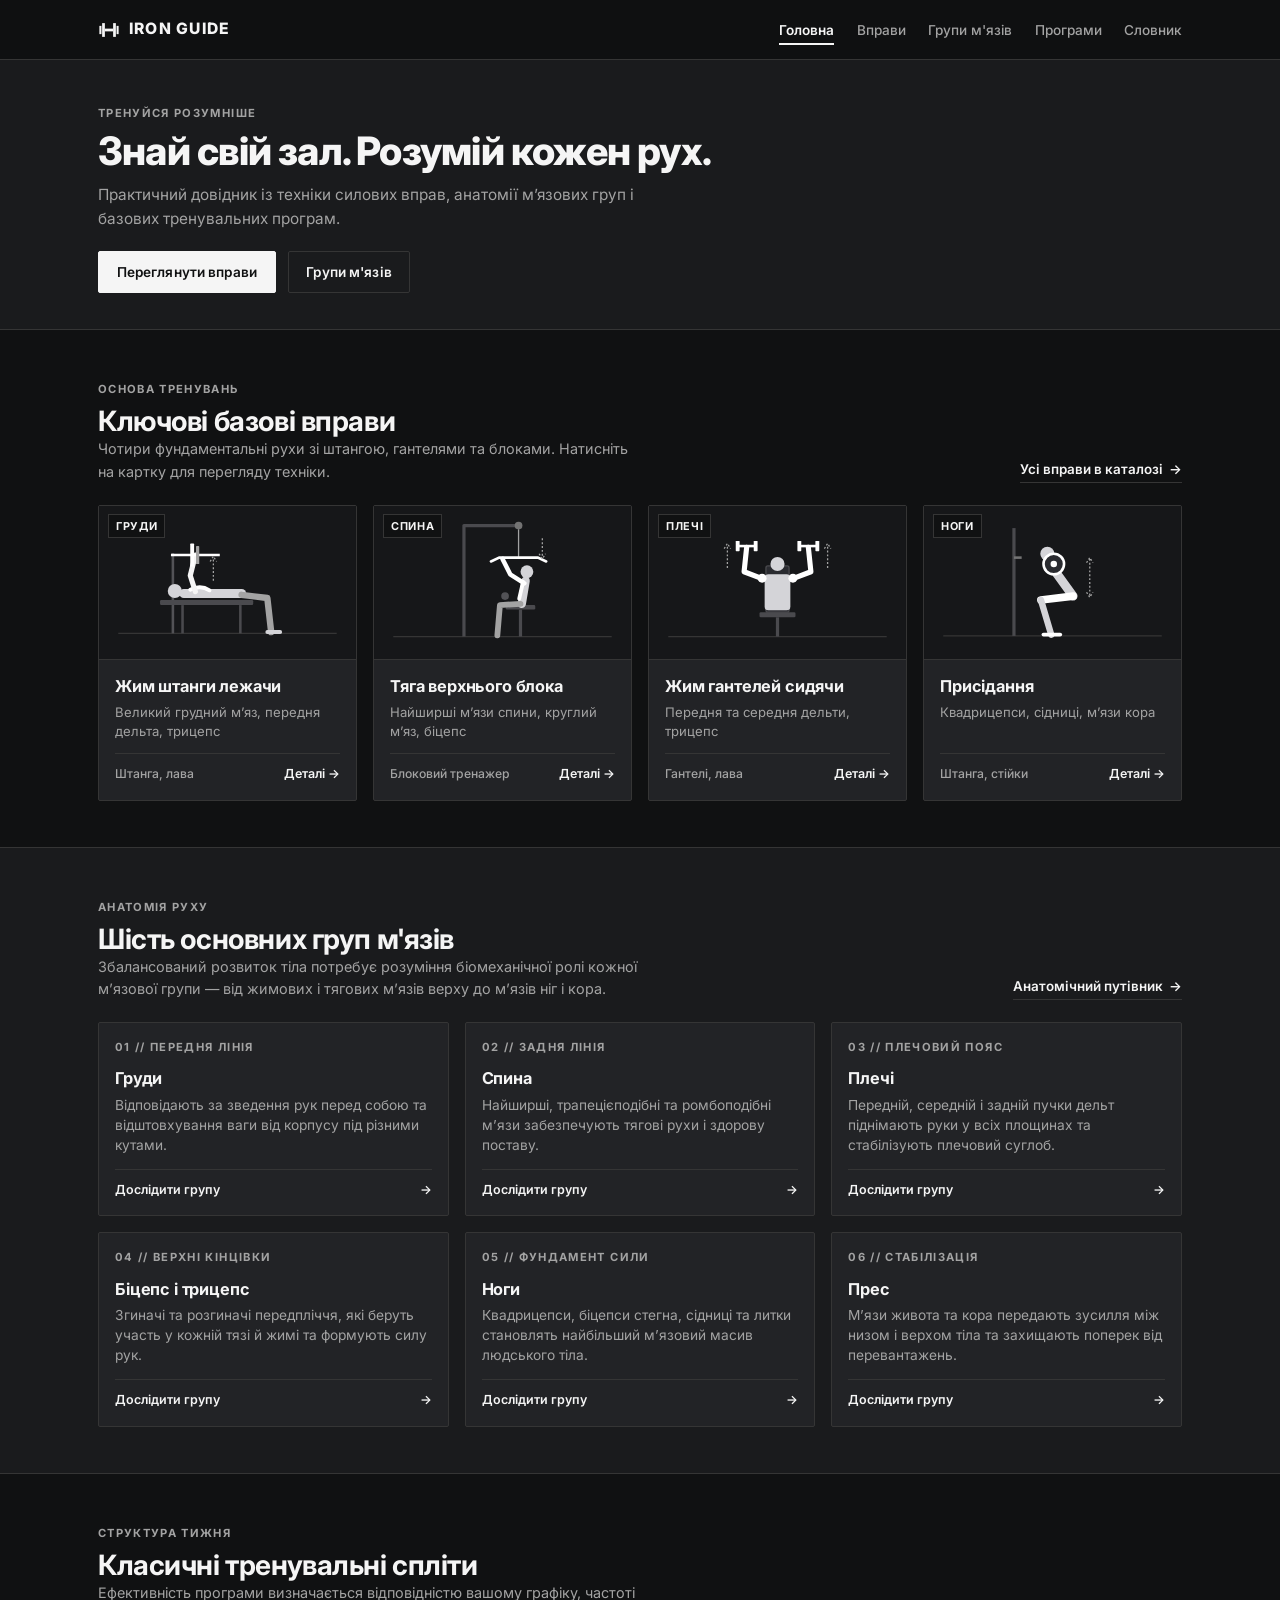
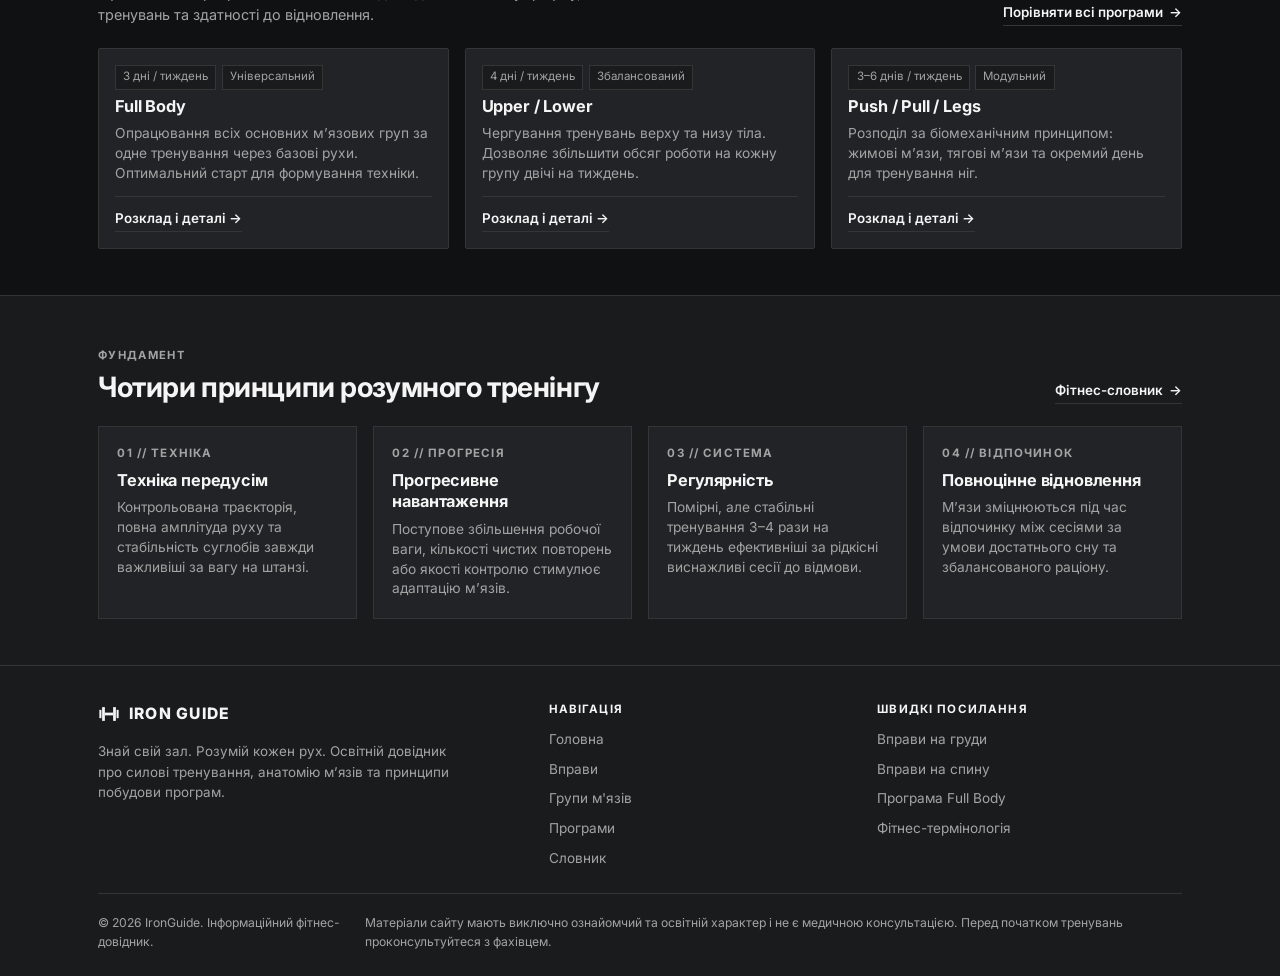
==== commit 4046ea68: "Simplify UI layout and add accurate exercise illustrations" ====
--- a/index.html
+++ b/index.html
@@ -49,52 +49,19 @@
   </header>
 
   <main id="main-content">
-    <!-- Hero Section -->
+    <!-- Compact Hero Section -->
     <section class="hero">
-      <div class="container hero__grid">
+      <div class="container">
         <div class="hero__content">
-          <span class="eyebrow eyebrow--pill">ТРЕНУЙСЯ РОЗУМНІШЕ</span>
+          <span class="eyebrow">ТРЕНУЙСЯ РОЗУМНІШЕ</span>
           <h1>Знай свій зал. Розумій кожен рух.</h1>
           <p class="hero__lead">
-            IronGuide допомагає зрозуміти силові вправи, роботу м’язових груп і принципи побудови тренувань. Чітка біомеханіка, перевірена база та зрозуміла структура без зайвого шуму.
+            Практичний довідник із техніки силових вправ, анатомії м’язових груп і базових тренувальних програм.
           </p>
           <div class="hero__actions">
             <a href="exercises.html" class="btn btn--primary">Переглянути вправи</a>
             <a href="muscles.html" class="btn btn--secondary">Групи м'язів</a>
           </div>
-
-          <div class="hero__metrics" aria-label="Ключові розділи посібника">
-            <div class="metric-item">
-              <div class="metric-item__value">13+</div>
-              <div class="metric-item__label">Ключових вправ</div>
-            </div>
-            <div class="metric-item">
-              <div class="metric-item__value">6</div>
-              <div class="metric-item__label">М'язових груп</div>
-            </div>
-            <div class="metric-item">
-              <div class="metric-item__value">3</div>
-              <div class="metric-item__label">Базові спліти</div>
-            </div>
-          </div>
-        </div>
-
-        <div class="hero__visual">
-          <div class="hero__image-wrap">
-            <div class="card__media-fallback">
-              <span>IRON GUIDE EDITORIAL</span>
-              <span>СИЛОВА БІОМЕХАНІКА</span>
-            </div>
-            <img
-              src="https://images.unsplash.com/photo-1534438327276-14e5300c3a48?auto=format&fit=crop&w=1100&q=80"
-              alt="Заняття зі штангою у сучасному тренажерному залі"
-              data-fallback
-            />
-          </div>
-          <div class="hero__image-caption">
-            <span>ФОКУС: ТЕХНІКА ТА КОНТРОЛЬ</span>
-            <span>ВИПУСК 01 // БАЗА ЗАЛУ</span>
-          </div>
         </div>
       </div>
     </section>
@@ -106,66 +73,74 @@
             <span class="eyebrow">ОСНОВА ТРЕНУВАНЬ</span>
             <h2>Ключові базові вправи</h2>
             <p class="section-header__lead">
-              Чотири фундаментальні рухи, з яких починається розуміння роботи з вільною вагою та блоками. Натисніть на картку, щоб відкрити покрокову техніку.
+              Чотири фундаментальні рухи зі штангою, гантелями та блоками. Натисніть на картку для перегляду техніки.
             </p>
           </div>
           <a href="exercises.html" class="link-arrow">Усі вправи в каталозі <span aria-hidden="true">→</span></a>
         </div>
 
         <div class="grid-4">
-          <article class="card card--interactive" tabindex="0" role="button" data-open-exercise="barbell-bench-press" aria-label="Детальніше: Жим штанги лежачи">
+          <article class="card card--interactive card--exercise" tabindex="0" role="button" data-open-exercise="barbell-bench-press" aria-label="Детальніше: Жим штанги лежачи">
             <div class="card__media">
               <span class="card__badge">Груди</span>
               <div class="card__media-fallback"><span>Груди</span></div>
-              <img src="https://images.unsplash.com/photo-1534438327276-14e5300c3a48?auto=format&fit=crop&w=700&q=80" alt="Жим штанги лежачи" loading="lazy" data-fallback />
-            </div>
-            <div class="card__body">
-              <div class="card__meta"><span class="meta-tag">Штанга</span><span class="meta-tag">Базова</span></div>
+              <img src="assets/images/exercises/barbell-bench-press.svg" alt="Жим штанги лежачи на горизонтальній лаві" loading="lazy" data-fallback />
+            </div>
+            <div class="card__body">
               <h3 class="card__title">Жим штанги лежачи</h3>
-              <p class="card__desc">Горизонтальний жим для комплексного розвитку великого грудного м’яза, передньої дельти та трицепса.</p>
-              <div class="card__footer"><span>Переглянути техніку</span><span aria-hidden="true">→</span></div>
-            </div>
-          </article>
-
-          <article class="card card--interactive" tabindex="0" role="button" data-open-exercise="lat-pulldown" aria-label="Детальніше: Тяга верхнього блока">
+              <p class="card__sub">Великий грудний м’яз, передня дельта, трицепс</p>
+              <div class="card__footer">
+                <span class="card__equip">Штанга, лава</span>
+                <span class="card__action" aria-hidden="true">Деталі →</span>
+              </div>
+            </div>
+          </article>
+
+          <article class="card card--interactive card--exercise" tabindex="0" role="button" data-open-exercise="lat-pulldown" aria-label="Детальніше: Тяга верхнього блока">
             <div class="card__media">
               <span class="card__badge">Спина</span>
               <div class="card__media-fallback"><span>Спина</span></div>
-              <img src="https://images.unsplash.com/photo-1517838277536-f5f99be501cd?auto=format&fit=crop&w=700&q=80" alt="Тяга верхнього блока" loading="lazy" data-fallback />
-            </div>
-            <div class="card__body">
-              <div class="card__meta"><span class="meta-tag">Блоковий тренажер</span><span class="meta-tag">Базова</span></div>
+              <img src="assets/images/exercises/lat-pulldown.svg" alt="Тяга верхнього блока широким хватом до грудей сидячи" loading="lazy" data-fallback />
+            </div>
+            <div class="card__body">
               <h3 class="card__title">Тяга верхнього блока</h3>
-              <p class="card__desc">Вертикальна тяга для контрольованого опрацювання найширших м’язів спини та стабілізації лопаток.</p>
-              <div class="card__footer"><span>Переглянути техніку</span><span aria-hidden="true">→</span></div>
-            </div>
-          </article>
-
-          <article class="card card--interactive" tabindex="0" role="button" data-open-exercise="seated-dumbbell-shoulder-press" aria-label="Детальніше: Жим гантелей сидячи">
+              <p class="card__sub">Найширші м’язи спини, круглий м’яз, біцепс</p>
+              <div class="card__footer">
+                <span class="card__equip">Блоковий тренажер</span>
+                <span class="card__action" aria-hidden="true">Деталі →</span>
+              </div>
+            </div>
+          </article>
+
+          <article class="card card--interactive card--exercise" tabindex="0" role="button" data-open-exercise="seated-dumbbell-shoulder-press" aria-label="Детальніше: Жим гантелей сидячи">
             <div class="card__media">
               <span class="card__badge">Плечі</span>
               <div class="card__media-fallback"><span>Плечі</span></div>
-              <img src="https://images.unsplash.com/photo-1532029837206-abbe2b7620e3?auto=format&fit=crop&w=700&q=80" alt="Жим гантелей сидячи" loading="lazy" data-fallback />
-            </div>
-            <div class="card__body">
-              <div class="card__meta"><span class="meta-tag">Гантелі</span><span class="meta-tag">Базова</span></div>
+              <img src="assets/images/exercises/seated-dumbbell-shoulder-press.svg" alt="Жим гантелей вгору сидячи на лаві з вертикальною спинкою" loading="lazy" data-fallback />
+            </div>
+            <div class="card__body">
               <h3 class="card__title">Жим гантелей сидячи</h3>
-              <p class="card__desc">Вертикальний жим із фіксованою спиною для симетричного розвитку переднього та середнього пучків дельт.</p>
-              <div class="card__footer"><span>Переглянути техніку</span><span aria-hidden="true">→</span></div>
-            </div>
-          </article>
-
-          <article class="card card--interactive" tabindex="0" role="button" data-open-exercise="barbell-squat" aria-label="Детальніше: Присідання">
+              <p class="card__sub">Передня та середня дельти, трицепс</p>
+              <div class="card__footer">
+                <span class="card__equip">Гантелі, лава</span>
+                <span class="card__action" aria-hidden="true">Деталі →</span>
+              </div>
+            </div>
+          </article>
+
+          <article class="card card--interactive card--exercise" tabindex="0" role="button" data-open-exercise="barbell-squat" aria-label="Детальніше: Присідання">
             <div class="card__media">
               <span class="card__badge">Ноги</span>
               <div class="card__media-fallback"><span>Ноги</span></div>
-              <img src="https://images.unsplash.com/photo-1574680096145-d05b474e2155?auto=format&fit=crop&w=700&q=80" alt="Присідання зі штангою" loading="lazy" data-fallback />
-            </div>
-            <div class="card__body">
-              <div class="card__meta"><span class="meta-tag">Штанга</span><span class="meta-tag">Базова</span></div>
+              <img src="assets/images/exercises/barbell-squat.svg" alt="Присідання зі штангою на плечах до паралелі стегон із підлогою" loading="lazy" data-fallback />
+            </div>
+            <div class="card__body">
               <h3 class="card__title">Присідання</h3>
-              <p class="card__desc">Багатосуглобова вправа для квадрицепсів, сідничних м’язів та м’язів-стабілізаторів корпуса.</p>
-              <div class="card__footer"><span>Переглянути техніку</span><span aria-hidden="true">→</span></div>
+              <p class="card__sub">Квадрицепси, сідниці, м’язи кора</p>
+              <div class="card__footer">
+                <span class="card__equip">Штанга, стійки</span>
+                <span class="card__action" aria-hidden="true">Деталі →</span>
+              </div>
             </div>
           </article>
         </div>
@@ -283,58 +258,37 @@
     </section>
 
     <!-- 4. Fundamentals of Training Section -->
-    <section class="section section--secondary">
+    <section class="section section--secondary section--no-border">
       <div class="container">
         <div class="section-header section-header--split">
           <div>
             <span class="eyebrow">ФУНДАМЕНТ</span>
             <h2>Чотири принципи розумного тренінгу</h2>
-            <p class="section-header__lead">
-              Незалежно від обраної програми, довгостроковий результат у тренажерному залі ґрунтується на незмінних фізіологічних правилах.
-            </p>
           </div>
           <a href="glossary.html" class="link-arrow">Фітнес-словник <span aria-hidden="true">→</span></a>
         </div>
 
         <div class="grid-4">
           <article class="principle-card">
-            <span class="principle-card__num">ПРИНЦИП 01</span>
+            <span class="principle-card__num">01 // ТЕХНІКА</span>
             <h3 class="card__title">Техніка передусім</h3>
-            <p class="card__desc">Контрольована траєкторія, повна амплітуда руху та стабільність суглобів завжди важливіші за цифру на штанзі.</p>
+            <p class="card__desc">Контрольована траєкторія, повна амплітуда руху та стабільність суглобів завжди важливіші за вагу на штанзі.</p>
           </article>
           <article class="principle-card">
-            <span class="principle-card__num">ПРИНЦИП 02</span>
+            <span class="principle-card__num">02 // ПРОГРЕСІЯ</span>
             <h3 class="card__title">Прогресивне навантаження</h3>
             <p class="card__desc">Поступове збільшення робочої ваги, кількості чистих повторень або якості контролю стимулює адаптацію м’язів.</p>
           </article>
           <article class="principle-card">
-            <span class="principle-card__num">ПРИНЦИП 03</span>
-            <h3 class="card__title">Регулярність і система</h3>
-            <p class="card__desc">Помірні, але стабільні тренування 3–4 рази на тиждень ефективніші за рідкісні виснажливі сесії до повної відмови.</p>
+            <span class="principle-card__num">03 // СИСТЕМА</span>
+            <h3 class="card__title">Регулярність</h3>
+            <p class="card__desc">Помірні, але стабільні тренування 3–4 рази на тиждень ефективніші за рідкісні виснажливі сесії до відмови.</p>
           </article>
           <article class="principle-card">
-            <span class="principle-card__num">ПРИНЦИП 04</span>
+            <span class="principle-card__num">04 // ВІДПОЧИНОК</span>
             <h3 class="card__title">Повноцінне відновлення</h3>
             <p class="card__desc">М’язи зміцнюються під час відпочинку між сесіями за умови достатнього сну та збалансованого раціону.</p>
           </article>
-        </div>
-      </div>
-    </section>
-    <!-- 5. Call to Action Section -->
-    <section class="section section--no-border">
-      <div class="container">
-        <div class="cta-banner">
-          <div>
-            <span class="eyebrow">ПЕРЕХОДЬ ДО ПРАКТИКИ</span>
-            <h2>Готові розібрати техніку кожної вправи?</h2>
-            <p class="section-header__lead" style="margin-top: 0.65rem;">
-              Перегляньте повний каталог базових та ізоляційних рухів із фільтрацією за групами м’язів та пошуком за обладнанням.
-            </p>
-          </div>
-          <div style="display: flex; gap: 1rem; flex-wrap: wrap;">
-            <a href="exercises.html" class="btn btn--primary">Відкрити каталог вправ</a>
-            <a href="glossary.html" class="btn btn--secondary">Словник термінів</a>
-          </div>
         </div>
       </div>
     </section>
--- a/css/style.css
+++ b/css/style.css
@@ -14,7 +14,7 @@
   --bg-main: #101112;
   --bg-secondary: #1A1B1D;
   --bg-card: #222326;
-  --bg-card-hover: #292B2F;
+  --bg-card-hover: #282A2E;
   --bg-elevated: #2D2F34;
   --text-primary: #F5F5F5;
   --text-secondary: #A3A3A3;
@@ -23,15 +23,15 @@
   --border-light: #4A4A4D;
   --accent: #F5F5F5;
   --accent-contrast: #101112;
-  --accent-subtle: rgba(245, 245, 245, 0.08);
+  --accent-subtle: rgba(245, 245, 245, 0.06);
 
   --font-sans: 'Inter', 'Manrope', -apple-system, BlinkMacSystemFont, 'Segoe UI', Roboto, sans-serif;
-  --container-max: 1280px;
-  --header-height: 76px;
+  --container-max: 1140px;
+  --header-height: 60px;
   --radius-sm: 2px;
-  --radius-md: 4px;
-  --transition-fast: 180ms ease;
-  --transition-normal: 220ms cubic-bezier(0.16, 1, 0.3, 1);
+  --radius-md: 3px;
+  --transition-fast: 150ms ease;
+  --transition-normal: 180ms ease;
 }
 
 /* Reset & Base */
@@ -53,9 +53,10 @@
 
 body {
   font-family: var(--font-sans);
+  font-size: 0.9375rem;
   background-color: var(--bg-main);
   color: var(--text-primary);
-  line-height: 1.65;
+  line-height: 1.55;
   min-height: 100vh;
   display: flex;
   flex-direction: column;
@@ -102,7 +103,7 @@
 /* Focus accessibility */
 :focus-visible {
   outline: 2px solid var(--text-primary);
-  outline-offset: 3px;
+  outline-offset: 2px;
 }
 
 /* Skip link */
@@ -112,15 +113,15 @@
   left: 1rem;
   background: var(--text-primary);
   color: var(--bg-main);
-  padding: 0.65rem 1.2rem;
+  padding: 0.5rem 0.9rem;
   font-weight: 600;
-  font-size: 0.875rem;
+  font-size: 0.82rem;
   z-index: 9999;
   border-radius: var(--radius-sm);
 }
 
 .skip-link:focus {
-  top: 1rem;
+  top: 0.75rem;
 }
 
 /* Layout Containers */
@@ -128,18 +129,24 @@
   width: 100%;
   max-width: var(--container-max);
   margin: 0 auto;
-  padding: 0 1.5rem;
+  padding: 0 16px;
 }
 
 @media (min-width: 768px) {
   .container {
-    padding: 0 2.5rem;
+    padding: 0 28px;
   }
 }
 
 .section {
-  padding: 5rem 0;
+  padding: 30px 0;
   border-bottom: 1px solid var(--border-color);
+}
+
+@media (min-width: 768px) {
+  .section {
+    padding: 46px 0;
+  }
 }
 
 .section--secondary {
@@ -153,49 +160,49 @@
 /* Typography & Editorial Headers */
 .eyebrow {
   display: inline-block;
-  font-size: 0.75rem;
-  font-weight: 700;
-  letter-spacing: 0.16em;
+  font-size: 0.7rem;
+  font-weight: 700;
+  letter-spacing: 0.12em;
   text-transform: uppercase;
   color: var(--text-secondary);
-  margin-bottom: 0.85rem;
+  margin-bottom: 0.35rem;
 }
 
 .eyebrow--pill {
-  padding: 0.3rem 0.75rem;
+  padding: 0.2rem 0.55rem;
   border: 1px solid var(--border-color);
   background-color: var(--bg-secondary);
   color: var(--text-primary);
 }
 
 h1, .h1 {
-  font-size: clamp(2.25rem, 4.5vw, 4rem);
-  font-weight: 800;
-  line-height: 1.08;
-  letter-spacing: -0.03em;
-  color: var(--text-primary);
-}
-
-h2, .h2 {
-  font-size: clamp(1.75rem, 3vw, 2.65rem);
+  font-size: clamp(1.75rem, 3.2vw, 2.45rem);
   font-weight: 800;
   line-height: 1.15;
-  letter-spacing: -0.025em;
+  letter-spacing: -0.02em;
+  color: var(--text-primary);
+}
+
+h2, .h2 {
+  font-size: clamp(1.3rem, 2.2vw, 1.75rem);
+  font-weight: 700;
+  line-height: 1.22;
+  letter-spacing: -0.015em;
   color: var(--text-primary);
 }
 
 h3, .h3 {
-  font-size: clamp(1.2rem, 1.8vw, 1.45rem);
+  font-size: 1.04rem;
   font-weight: 700;
   line-height: 1.3;
-  letter-spacing: -0.015em;
+  letter-spacing: -0.01em;
 }
 
 .section-header {
   display: flex;
   flex-direction: column;
-  gap: 1rem;
-  margin-bottom: 3rem;
+  gap: 0.35rem;
+  margin-bottom: 1.35rem;
 }
 
 @media (min-width: 900px) {
@@ -208,8 +215,8 @@
 
 .section-header__lead {
   color: var(--text-secondary);
-  max-width: 62ch;
-  font-size: 1.05rem;
+  max-width: 60ch;
+  font-size: 0.9rem;
 }
 
 /* Buttons */
@@ -217,14 +224,14 @@
   display: inline-flex;
   align-items: center;
   justify-content: center;
-  gap: 0.6rem;
-  padding: 0.9rem 1.65rem;
-  font-size: 0.9rem;
+  gap: 0.45rem;
+  padding: 0.6rem 1.1rem;
+  font-size: 0.85rem;
   font-weight: 600;
-  letter-spacing: 0.02em;
+  letter-spacing: 0.01em;
   border-radius: var(--radius-sm);
   border: 1px solid transparent;
-  transition: background-color var(--transition-fast), color var(--transition-fast), border-color var(--transition-fast), transform var(--transition-fast);
+  transition: background-color var(--transition-fast), color var(--transition-fast), border-color var(--transition-fast);
   white-space: nowrap;
 }
 
@@ -251,19 +258,20 @@
 }
 
 .btn--sm {
-  padding: 0.55rem 1rem;
-  font-size: 0.82rem;
+  padding: 0.42rem 0.8rem;
+  font-size: 0.78rem;
 }
 
 .link-arrow {
   display: inline-flex;
   align-items: center;
-  gap: 0.45rem;
-  font-size: 0.9rem;
+  gap: 0.35rem;
+  font-size: 0.84rem;
   font-weight: 600;
   color: var(--text-primary);
   border-bottom: 1px solid var(--border-color);
-  padding-bottom: 0.2rem;
+  padding-bottom: 0.15rem;
+  white-space: nowrap;
 }
 
 .link-arrow:hover {
@@ -295,32 +303,32 @@
 .brand-logo {
   display: inline-flex;
   align-items: center;
-  gap: 0.75rem;
+  gap: 0.55rem;
   font-weight: 800;
-  font-size: 1.15rem;
-  letter-spacing: 0.1em;
+  font-size: 0.98rem;
+  letter-spacing: 0.08em;
   text-transform: uppercase;
   color: var(--text-primary);
 }
 
 .brand-logo__icon {
-  width: 28px;
-  height: 28px;
+  width: 22px;
+  height: 22px;
   flex-shrink: 0;
 }
 
 .nav-menu {
   display: flex;
   align-items: center;
-  gap: 2rem;
+  gap: 1.4rem;
 }
 
 .nav-link {
   position: relative;
-  font-size: 0.9rem;
+  font-size: 0.85rem;
   font-weight: 500;
   color: var(--text-secondary);
-  padding: 0.4rem 0;
+  padding: 0.3rem 0;
   transition: color var(--transition-fast);
 }
 
@@ -444,107 +452,52 @@
    Hero & Page Headers
    ========================================================================== */
 .hero {
-  position: relative;
-  padding: 5.5rem 0 5rem;
+  padding: 28px 0 26px;
   border-bottom: 1px solid var(--border-color);
-  overflow: hidden;
-}
-
-.hero__grid {
-  display: grid;
-  grid-template-columns: 1fr;
-  gap: 3rem;
-  align-items: center;
-}
-
-@media (min-width: 992px) {
-  .hero__grid {
-    grid-template-columns: 1.15fr 0.85fr;
-    gap: 4rem;
-  }
+  background-color: var(--bg-secondary);
+}
+
+@media (min-width: 768px) {
+  .hero {
+    padding: 40px 0 36px;
+  }
+}
+
+.hero__content {
+  max-width: 680px;
 }
 
 .hero__lead {
-  font-size: clamp(1.05rem, 1.5vw, 1.22rem);
-  color: var(--text-secondary);
-  margin: 1.5rem 0 2.25rem;
-  max-width: 56ch;
+  font-size: 0.96rem;
+  color: var(--text-secondary);
+  margin: 0.65rem 0 1.25rem;
+  max-width: 58ch;
 }
 
 .hero__actions {
   display: flex;
   flex-wrap: wrap;
-  gap: 1rem;
-}
-
-.hero__metrics {
-  display: grid;
-  grid-template-columns: repeat(3, 1fr);
-  gap: 1.25rem;
-  margin-top: 3.25rem;
-  padding-top: 2rem;
-  border-top: 1px solid var(--border-color);
-}
-
-.metric-item__value {
-  font-size: 1.65rem;
-  font-weight: 800;
-  letter-spacing: -0.02em;
-  color: var(--text-primary);
-}
-
-.metric-item__label {
-  font-size: 0.8rem;
-  color: var(--text-secondary);
-  text-transform: uppercase;
-  letter-spacing: 0.08em;
-}
-
-.hero__visual {
-  position: relative;
-  border: 1px solid var(--border-color);
-  background-color: var(--bg-card);
-  overflow: hidden;
-}
-
-.hero__image-wrap {
-  position: relative;
-  aspect-ratio: 4 / 3;
-  background-color: var(--bg-secondary);
-  overflow: hidden;
-}
-
-.hero__image-wrap img {
-  width: 100%;
-  height: 100%;
-  object-fit: cover;
-  filter: grayscale(100%) contrast(1.1) brightness(0.82);
-  transition: transform 400ms ease;
-}
-
-.hero__image-caption {
-  padding: 1rem 1.25rem;
-  border-top: 1px solid var(--border-color);
-  background-color: var(--bg-secondary);
-  display: flex;
-  justify-content: space-between;
-  align-items: center;
-  font-size: 0.8rem;
-  color: var(--text-secondary);
+  gap: 0.75rem;
 }
 
 /* Internal Page Header */
 .page-hero {
-  padding: 4rem 0 3.25rem;
+  padding: 26px 0 22px;
   background-color: var(--bg-secondary);
   border-bottom: 1px solid var(--border-color);
 }
 
+@media (min-width: 768px) {
+  .page-hero {
+    padding: 36px 0 30px;
+  }
+}
+
 .page-hero__desc {
-  margin-top: 1.15rem;
-  color: var(--text-secondary);
-  font-size: 1.1rem;
-  max-width: 65ch;
+  margin-top: 0.5rem;
+  color: var(--text-secondary);
+  font-size: 0.94rem;
+  max-width: 62ch;
 }
 
 /* ==========================================================================
@@ -555,7 +508,7 @@
 .grid-4 {
   display: grid;
   grid-template-columns: 1fr;
-  gap: 1.5rem;
+  gap: 1rem;
 }
 
 @media (min-width: 640px) {
@@ -581,7 +534,7 @@
   border-radius: var(--radius-sm);
   display: flex;
   flex-direction: column;
-  transition: border-color var(--transition-fast), background-color var(--transition-fast), transform var(--transition-fast);
+  transition: border-color var(--transition-fast), background-color var(--transition-fast);
   overflow: hidden;
 }
 
@@ -596,14 +549,13 @@
 }
 
 .card--interactive:hover {
-  transform: translateY(-2px);
   border-color: var(--text-secondary);
 }
 
 .card__media {
   position: relative;
-  aspect-ratio: 16 / 10;
-  background-color: var(--bg-secondary);
+  aspect-ratio: 5 / 3;
+  background-color: #161719;
   border-bottom: 1px solid var(--border-color);
   overflow: hidden;
 }
@@ -614,13 +566,7 @@
   width: 100%;
   height: 100%;
   object-fit: cover;
-  filter: grayscale(100%) contrast(1.08) brightness(0.8);
-  transition: transform 250ms ease, filter 250ms ease;
-}
-
-.card:hover .card__media img {
-  transform: scale(1.03);
-  filter: grayscale(100%) contrast(1.12) brightness(0.9);
+  object-position: center;
 }
 
 .card__media-fallback {
@@ -630,77 +576,102 @@
   flex-direction: column;
   align-items: center;
   justify-content: center;
-  padding: 1rem;
-  background: linear-gradient(135deg, #18191B 0%, #232529 100%);
-  color: var(--text-secondary);
-  font-size: 0.75rem;
-  letter-spacing: 0.12em;
+  padding: 0.75rem;
+  background-color: #161719;
+  color: var(--text-secondary);
+  font-size: 0.7rem;
+  letter-spacing: 0.1em;
   text-transform: uppercase;
   z-index: 0;
 }
 
 .card__badge {
   position: absolute;
-  top: 0.75rem;
-  left: 0.75rem;
+  top: 0.55rem;
+  left: 0.55rem;
   z-index: 2;
-  background-color: rgba(16, 17, 18, 0.88);
-  border: 1px solid var(--border-color);
-  padding: 0.25rem 0.6rem;
+  background-color: rgba(16, 17, 18, 0.9);
+  border: 1px solid var(--border-color);
+  padding: 0.15rem 0.45rem;
+  font-size: 0.68rem;
+  font-weight: 700;
+  text-transform: uppercase;
+  letter-spacing: 0.06em;
+  color: var(--text-primary);
+}
+
+.card__body {
+  padding: 16px;
+  display: flex;
+  flex-direction: column;
+  flex-grow: 1;
+  gap: 0.4rem;
+}
+
+.card__meta {
+  display: flex;
+  flex-wrap: wrap;
+  gap: 0.35rem;
+  font-size: 0.75rem;
+  color: var(--text-secondary);
+}
+
+.meta-tag {
+  display: inline-flex;
+  align-items: center;
+  padding: 0.15rem 0.45rem;
+  background-color: var(--bg-secondary);
+  border: 1px solid var(--border-color);
   font-size: 0.72rem;
-  font-weight: 700;
-  text-transform: uppercase;
-  letter-spacing: 0.08em;
-  color: var(--text-primary);
-}
-
-.card__body {
-  padding: 1.5rem;
-  display: flex;
-  flex-direction: column;
+  color: var(--text-secondary);
+}
+
+.card__title {
+  font-size: 1.02rem;
+  font-weight: 700;
+  line-height: 1.3;
+  color: var(--text-primary);
+  overflow-wrap: break-word;
+}
+
+.card__sub {
+  font-size: 0.82rem;
+  color: var(--text-secondary);
+  line-height: 1.4;
   flex-grow: 1;
-  gap: 0.75rem;
-}
-
-.card__meta {
-  display: flex;
-  flex-wrap: wrap;
+}
+
+.card__desc {
+  font-size: 0.86rem;
+  color: var(--text-secondary);
+  line-height: 1.45;
+  flex-grow: 1;
+}
+
+.card__footer {
+  margin-top: 0.4rem;
+  padding-top: 0.65rem;
+  border-top: 1px solid var(--border-color);
+  display: flex;
+  align-items: center;
+  justify-content: space-between;
   gap: 0.5rem;
   font-size: 0.78rem;
-  color: var(--text-secondary);
-}
-
-.meta-tag {
-  display: inline-flex;
-  align-items: center;
-  padding: 0.2rem 0.55rem;
-  background-color: var(--bg-secondary);
-  border: 1px solid var(--border-color);
-  font-size: 0.75rem;
-  color: var(--text-secondary);
-}
-
-.card__title {
-  font-size: 1.2rem;
-  font-weight: 700;
-  color: var(--text-primary);
-}
-
-.card__desc {
-  font-size: 0.92rem;
-  color: var(--text-secondary);
-  flex-grow: 1;
-}
-
-.card__footer {
-  margin-top: 0.75rem;
-  padding-top: 1rem;
-  border-top: 1px solid var(--border-color);
-  display: flex;
-  align-items: center;
-  justify-content: space-between;
-  font-size: 0.84rem;
   font-weight: 600;
+  color: var(--text-primary);
+}
+
+.card__equip {
+  color: var(--text-secondary);
+  font-weight: 500;
+  font-size: 0.76rem;
+  overflow: hidden;
+  text-overflow: ellipsis;
+  white-space: nowrap;
+}
+
+.card__action {
+  flex-shrink: 0;
   color: var(--text-primary);
 }
 
@@ -710,17 +681,17 @@
 .controls-bar {
   background-color: var(--bg-secondary);
   border: 1px solid var(--border-color);
-  padding: 1.5rem;
-  margin-bottom: 2.25rem;
-  display: flex;
-  flex-direction: column;
-  gap: 1.25rem;
+  padding: 1rem 1.15rem;
+  margin-bottom: 1.25rem;
+  display: flex;
+  flex-direction: column;
+  gap: 0.85rem;
 }
 
 .controls-bar__top {
   display: flex;
   flex-direction: column;
-  gap: 1rem;
+  gap: 0.75rem;
 }
 
 @media (min-width: 768px) {
@@ -734,17 +705,17 @@
 .search-box {
   position: relative;
   flex: 1;
-  max-width: 520px;
+  max-width: 460px;
 }
 
 .search-box__label {
   display: block;
-  font-size: 0.75rem;
+  font-size: 0.7rem;
   font-weight: 700;
   text-transform: uppercase;
-  letter-spacing: 0.1em;
-  color: var(--text-secondary);
-  margin-bottom: 0.45rem;
+  letter-spacing: 0.08em;
+  color: var(--text-secondary);
+  margin-bottom: 0.35rem;
 }
 
 .search-box__input-wrap {
@@ -755,9 +726,9 @@
 
 .search-box__icon {
   position: absolute;
-  left: 0.9rem;
-  width: 18px;
-  height: 18px;
+  left: 0.75rem;
+  width: 16px;
+  height: 16px;
   color: var(--text-secondary);
   pointer-events: none;
 }
@@ -767,8 +738,8 @@
   background-color: var(--bg-main);
   border: 1px solid var(--border-color);
   color: var(--text-primary);
-  padding: 0.78rem 1rem 0.78rem 2.65rem;
-  font-size: 0.95rem;
+  padding: 0.55rem 0.85rem 0.55rem 2.25rem;
+  font-size: 0.88rem;
   border-radius: var(--radius-sm);
   transition: border-color var(--transition-fast);
 }
@@ -785,13 +756,13 @@
 .filter-group {
   display: flex;
   flex-wrap: wrap;
-  gap: 0.5rem;
+  gap: 0.35rem;
   align-items: center;
 }
 
 .filter-btn {
-  padding: 0.55rem 1rem;
-  font-size: 0.84rem;
+  padding: 0.38rem 0.75rem;
+  font-size: 0.8rem;
   font-weight: 600;
   color: var(--text-secondary);
   background-color: var(--bg-main);
@@ -816,29 +787,29 @@
   flex-wrap: wrap;
   align-items: center;
   justify-content: space-between;
-  gap: 1rem;
-  margin-bottom: 1.5rem;
-  font-size: 0.9rem;
+  gap: 0.75rem;
+  margin-bottom: 1rem;
+  font-size: 0.82rem;
   color: var(--text-secondary);
 }
 
 .empty-state {
   background-color: var(--bg-secondary);
   border: 1px solid var(--border-color);
-  padding: 3.5rem 1.5rem;
+  padding: 2.25rem 1.25rem;
   text-align: center;
-  margin: 1rem 0 2rem;
+  margin: 0.75rem 0 1.5rem;
 }
 
 .empty-state__title {
-  font-size: 1.3rem;
-  font-weight: 700;
-  margin-bottom: 0.5rem;
+  font-size: 1.1rem;
+  font-weight: 700;
+  margin-bottom: 0.35rem;
 }
 
 .empty-state__text {
   color: var(--text-secondary);
-  margin-bottom: 1.5rem;
+  margin-bottom: 1rem;
   max-width: 45ch;
   margin-left: auto;
   margin-right: auto;
@@ -851,9 +822,9 @@
   position: fixed;
   inset: 0;
   z-index: 2000;
-  background-color: rgba(10, 10, 11, 0.85);
-  backdrop-filter: blur(6px);
-  -webkit-backdrop-filter: blur(6px);
+  background-color: rgba(10, 10, 11, 0.82);
+  backdrop-filter: blur(4px);
+  -webkit-backdrop-filter: blur(4px);
   display: flex;
   align-items: center;
   justify-content: center;
@@ -870,21 +841,14 @@
 
 .modal-dialog {
   width: 100%;
-  max-width: 780px;
-  max-height: 90vh;
+  max-width: 660px;
+  max-height: 88vh;
   background-color: var(--bg-card);
   border: 1px solid var(--border-light);
   border-radius: var(--radius-sm);
   overflow-y: auto;
   display: flex;
   flex-direction: column;
-  transform: translateY(12px);
-  transition: transform var(--transition-normal);
-  box-shadow: 0 24px 60px rgba(0, 0, 0, 0.75);
-}
-
-.modal-backdrop.is-open .modal-dialog {
-  transform: translateY(0);
 }
 
 .modal-header {
@@ -893,16 +857,16 @@
   z-index: 5;
   background-color: var(--bg-secondary);
   border-bottom: 1px solid var(--border-color);
-  padding: 1.25rem 1.5rem;
+  padding: 0.9rem 1.2rem;
   display: flex;
   align-items: flex-start;
   justify-content: space-between;
-  gap: 1rem;
+  gap: 0.75rem;
 }
 
 .modal-close {
-  width: 38px;
-  height: 38px;
+  width: 32px;
+  height: 32px;
   flex-shrink: 0;
   display: inline-flex;
   align-items: center;
@@ -910,9 +874,8 @@
   border: 1px solid var(--border-color);
   background-color: var(--bg-main);
   color: var(--text-primary);
-  font-size: 1.2rem;
+  font-size: 1rem;
   line-height: 1;
-  transition: border-color var(--transition-fast), background-color var(--transition-fast);
 }
 
 .modal-close:hover {
@@ -921,10 +884,10 @@
 }
 
 .modal-media {
-  aspect-ratio: 16 / 9;
-  max-height: 320px;
+  aspect-ratio: 5 / 3;
+  max-height: 220px;
   width: 100%;
-  background-color: var(--bg-main);
+  background-color: #161719;
   border-bottom: 1px solid var(--border-color);
   overflow: hidden;
   position: relative;
@@ -933,38 +896,38 @@
 .modal-media img {
   width: 100%;
   height: 100%;
-  object-fit: cover;
-  filter: grayscale(100%) contrast(1.1) brightness(0.84);
+  object-fit: contain;
+  background-color: #161719;
 }
 
 .modal-body {
-  padding: 1.75rem 1.5rem;
-  display: flex;
-  flex-direction: column;
-  gap: 1.5rem;
+  padding: 1.15rem 1.25rem;
+  display: flex;
+  flex-direction: column;
+  gap: 1rem;
 }
 
 .modal-section-title {
-  font-size: 0.78rem;
+  font-size: 0.72rem;
   font-weight: 700;
   text-transform: uppercase;
-  letter-spacing: 0.12em;
-  color: var(--text-secondary);
-  margin-bottom: 0.65rem;
+  letter-spacing: 0.1em;
+  color: var(--text-secondary);
+  margin-bottom: 0.4rem;
 }
 
 .technique-steps {
   display: flex;
   flex-direction: column;
-  gap: 0.75rem;
+  gap: 0.5rem;
   counter-reset: step-counter;
 }
 
 .technique-steps li {
   position: relative;
-  padding-left: 2.25rem;
-  color: var(--text-primary);
-  font-size: 0.95rem;
+  padding-left: 2rem;
+  color: var(--text-primary);
+  font-size: 0.88rem;
 }
 
 .technique-steps li::before {
@@ -972,20 +935,20 @@
   content: "0" counter(step-counter);
   position: absolute;
   left: 0;
-  top: 0.1rem;
-  font-size: 0.75rem;
-  font-weight: 800;
-  color: var(--text-secondary);
-  border: 1px solid var(--border-color);
-  background-color: var(--bg-secondary);
-  padding: 0.1rem 0.35rem;
+  top: 0.05rem;
+  font-size: 0.7rem;
+  font-weight: 700;
+  color: var(--text-secondary);
+  border: 1px solid var(--border-color);
+  background-color: var(--bg-secondary);
+  padding: 0.05rem 0.3rem;
 }
 
 .modal-tip-box {
   background-color: var(--bg-secondary);
   border-left: 3px solid var(--text-primary);
-  padding: 1rem 1.25rem;
-  font-size: 0.92rem;
+  padding: 0.75rem 1rem;
+  font-size: 0.86rem;
   color: var(--text-secondary);
 }
 
@@ -995,15 +958,15 @@
 .anatomy-nav {
   background-color: var(--bg-secondary);
   border: 1px solid var(--border-color);
-  padding: 1.75rem;
-  margin-bottom: 3rem;
+  padding: 1.15rem;
+  margin-bottom: 1.5rem;
 }
 
 .anatomy-nav__grid {
   display: grid;
   grid-template-columns: repeat(2, 1fr);
-  gap: 0.85rem;
-  margin-top: 1.25rem;
+  gap: 0.6rem;
+  margin-top: 0.85rem;
 }
 
 @media (min-width: 768px) {
@@ -1021,8 +984,8 @@
 .anatomy-pill {
   display: flex;
   flex-direction: column;
-  gap: 0.35rem;
-  padding: 1rem;
+  gap: 0.2rem;
+  padding: 0.75rem;
   background-color: var(--bg-card);
   border: 1px solid var(--border-color);
   transition: all var(--transition-fast);
@@ -1036,28 +999,28 @@
 }
 
 .anatomy-pill__index {
-  font-size: 0.72rem;
-  font-weight: 700;
-  color: var(--text-secondary);
-  letter-spacing: 0.1em;
+  font-size: 0.66rem;
+  font-weight: 700;
+  color: var(--text-secondary);
+  letter-spacing: 0.08em;
 }
 
 .anatomy-pill__name {
-  font-size: 0.95rem;
+  font-size: 0.9rem;
   font-weight: 700;
   color: var(--text-primary);
 }
 
 .anatomy-pill__sub {
-  font-size: 0.76rem;
+  font-size: 0.74rem;
   color: var(--text-secondary);
 }
 
 .muscle-section {
   background-color: var(--bg-card);
   border: 1px solid var(--border-color);
-  margin-bottom: 2rem;
-  scroll-margin-top: calc(var(--header-height) + 1.5rem);
+  margin-bottom: 1.25rem;
+  scroll-margin-top: calc(var(--header-height) + 1rem);
   transition: border-color var(--transition-fast);
 }
 
@@ -1066,69 +1029,69 @@
 }
 
 .muscle-section__header {
-  padding: 1.75rem 2rem;
+  padding: 1rem 1.25rem;
   background-color: var(--bg-secondary);
   border-bottom: 1px solid var(--border-color);
   display: flex;
   flex-wrap: wrap;
   justify-content: space-between;
   align-items: center;
-  gap: 1rem;
+  gap: 0.75rem;
 }
 
 .muscle-section__body {
-  padding: 2rem;
+  padding: 1.25rem;
   display: grid;
   grid-template-columns: 1fr;
-  gap: 2rem;
+  gap: 1.25rem;
 }
 
 @media (min-width: 900px) {
   .muscle-section__body {
-    grid-template-columns: 1.2fr 0.8fr;
+    grid-template-columns: 1.25fr 0.75fr;
   }
 }
 
 .info-list {
   display: flex;
   flex-direction: column;
-  gap: 1.25rem;
+  gap: 0.9rem;
 }
 
 .info-block__label {
-  font-size: 0.75rem;
+  font-size: 0.7rem;
   font-weight: 700;
   text-transform: uppercase;
-  letter-spacing: 0.12em;
-  color: var(--text-secondary);
-  margin-bottom: 0.35rem;
+  letter-spacing: 0.1em;
+  color: var(--text-secondary);
+  margin-bottom: 0.25rem;
 }
 
 .info-block__text {
   color: var(--text-primary);
-  font-size: 0.96rem;
+  font-size: 0.9rem;
 }
 
 .exercise-tags-box {
   background-color: var(--bg-secondary);
   border: 1px solid var(--border-color);
-  padding: 1.5rem;
-  display: flex;
-  flex-direction: column;
-  gap: 1rem;
+  padding: 1rem 1.15rem;
+  display: flex;
+  flex-direction: column;
+  gap: 0.65rem;
   align-self: start;
 }
 
 .bullet-list {
   display: flex;
   flex-direction: column;
-  gap: 0.6rem;
+  gap: 0.45rem;
 }
 
 .bullet-list li {
   position: relative;
-  padding-left: 1.15rem;
-  font-size: 0.92rem;
+  padding-left: 1rem;
+  font-size: 0.86rem;
   color: var(--text-secondary);
 }
 
@@ -1145,8 +1108,8 @@
 .program-tabs {
   display: grid;
   grid-template-columns: 1fr;
-  gap: 0.75rem;
-  margin-bottom: 2.5rem;
+  gap: 0.6rem;
+  margin-bottom: 1.25rem;
 }
 
 @media (min-width: 768px) {
@@ -1156,13 +1119,13 @@
 }
 
 .program-tab {
-  padding: 1.25rem 1.5rem;
+  padding: 0.85rem 1.1rem;
   background-color: var(--bg-secondary);
   border: 1px solid var(--border-color);
   text-align: left;
   display: flex;
   flex-direction: column;
-  gap: 0.35rem;
+  gap: 0.2rem;
   transition: all var(--transition-fast);
 }
 
@@ -1176,16 +1139,16 @@
 }
 
 .program-tab__tag {
-  font-size: 0.72rem;
+  font-size: 0.68rem;
   font-weight: 700;
   text-transform: uppercase;
-  letter-spacing: 0.1em;
+  letter-spacing: 0.08em;
   color: var(--text-secondary);
 }
 
 .program-tab__title {
-  font-size: 1.2rem;
-  font-weight: 800;
+  font-size: 1.02rem;
+  font-weight: 700;
   color: var(--text-primary);
 }
 
@@ -1200,22 +1163,22 @@
 }
 
 .program-panel__header {
-  padding: 2rem;
+  padding: 1.15rem 1.25rem;
   background-color: var(--bg-secondary);
   border-bottom: 1px solid var(--border-color);
 }
 
 .program-panel__content {
-  padding: 2rem;
-  display: flex;
-  flex-direction: column;
-  gap: 2.25rem;
+  padding: 1.25rem;
+  display: flex;
+  flex-direction: column;
+  gap: 1.25rem;
 }
 
 .schedule-grid {
   display: grid;
   grid-template-columns: 1fr;
-  gap: 0.75rem;
+  gap: 0.5rem;
 }
 
 @media (min-width: 900px) {
@@ -1227,10 +1190,10 @@
 .schedule-day {
   background-color: var(--bg-secondary);
   border: 1px solid var(--border-color);
-  padding: 1rem;
-  display: flex;
-  flex-direction: column;
-  gap: 0.45rem;
+  padding: 0.75rem;
+  display: flex;
+  flex-direction: column;
+  gap: 0.25rem;
 }
 
 .schedule-day--active {
@@ -1239,21 +1202,21 @@
 }
 
 .schedule-day__name {
-  font-size: 0.72rem;
+  font-size: 0.68rem;
   font-weight: 700;
   text-transform: uppercase;
-  letter-spacing: 0.1em;
+  letter-spacing: 0.08em;
   color: var(--text-secondary);
 }
 
 .schedule-day__focus {
-  font-size: 0.9rem;
+  font-size: 0.84rem;
   font-weight: 700;
   color: var(--text-primary);
 }
 
 .schedule-day__note {
-  font-size: 0.78rem;
+  font-size: 0.74rem;
   color: var(--text-secondary);
 }
 
@@ -1263,7 +1226,7 @@
 .faq-list {
   display: flex;
   flex-direction: column;
-  gap: 0.85rem;
+  gap: 0.6rem;
 }
 
 .faq-item {
@@ -1273,13 +1236,13 @@
 
 .faq-trigger {
   width: 100%;
-  padding: 1.35rem 1.5rem;
+  padding: 0.95rem 1.15rem;
   display: flex;
   align-items: center;
   justify-content: space-between;
-  gap: 1rem;
+  gap: 0.75rem;
   text-align: left;
-  font-size: 1.05rem;
+  font-size: 0.95rem;
   font-weight: 700;
   color: var(--text-primary);
   transition: background-color var(--transition-fast);
@@ -1290,14 +1253,14 @@
 }
 
 .faq-icon {
-  width: 26px;
-  height: 26px;
+  width: 22px;
+  height: 22px;
   flex-shrink: 0;
   border: 1px solid var(--border-color);
   display: inline-flex;
   align-items: center;
   justify-content: center;
-  font-size: 1rem;
+  font-size: 0.9rem;
   font-weight: 400;
   transition: transform var(--transition-fast), border-color var(--transition-fast);
 }
@@ -1309,11 +1272,10 @@
 
 .faq-content {
   display: none;
-  padding: 0 1.5rem 1.5rem;
-  color: var(--text-secondary);
-  font-size: 0.95rem;
+  padding: 0.9rem 1.15rem 1.1rem;
+  color: var(--text-secondary);
+  font-size: 0.88rem;
   border-top: 1px solid var(--border-color);
-  padding-top: 1.25rem;
 }
 
 .faq-item.is-open .faq-content {
@@ -1326,7 +1288,7 @@
 .glossary-grid {
   display: grid;
   grid-template-columns: 1fr;
-  gap: 1.25rem;
+  gap: 0.85rem;
 }
 
 @media (min-width: 768px) {
@@ -1338,10 +1300,10 @@
 .glossary-card {
   background-color: var(--bg-card);
   border: 1px solid var(--border-color);
-  padding: 1.5rem;
-  display: flex;
-  flex-direction: column;
-  gap: 0.65rem;
+  padding: 1rem 1.15rem;
+  display: flex;
+  flex-direction: column;
+  gap: 0.4rem;
   transition: border-color var(--transition-fast);
 }
 
@@ -1353,29 +1315,29 @@
   display: flex;
   align-items: baseline;
   justify-content: space-between;
-  gap: 0.75rem;
+  gap: 0.6rem;
 }
 
 .glossary-card__term {
-  font-size: 1.15rem;
+  font-size: 1.02rem;
   font-weight: 700;
   color: var(--text-primary);
 }
 
 .glossary-card__cat {
-  font-size: 0.72rem;
+  font-size: 0.68rem;
   font-weight: 700;
   text-transform: uppercase;
-  letter-spacing: 0.08em;
-  color: var(--text-secondary);
-  padding: 0.15rem 0.5rem;
+  letter-spacing: 0.06em;
+  color: var(--text-secondary);
+  padding: 0.1rem 0.45rem;
   border: 1px solid var(--border-color);
   background-color: var(--bg-secondary);
 }
 
 .glossary-card__def {
   color: var(--text-secondary);
-  font-size: 0.94rem;
+  font-size: 0.88rem;
 }
 
 /* ==========================================================================
@@ -1384,36 +1346,17 @@
 .principle-card {
   background-color: var(--bg-card);
   border: 1px solid var(--border-color);
-  padding: 1.75rem;
-  display: flex;
-  flex-direction: column;
-  gap: 0.75rem;
+  padding: 1.15rem;
+  display: flex;
+  flex-direction: column;
+  gap: 0.45rem;
 }
 
 .principle-card__num {
-  font-size: 0.8rem;
-  font-weight: 800;
-  letter-spacing: 0.12em;
-  color: var(--text-secondary);
-}
-
-.cta-banner {
-  background-color: var(--bg-card);
-  border: 1px solid var(--border-color);
-  padding: 3.5rem 2rem;
-  display: flex;
-  flex-direction: column;
-  align-items: flex-start;
-  justify-content: space-between;
-  gap: 2rem;
-}
-
-@media (min-width: 860px) {
-  .cta-banner {
-    flex-direction: row;
-    align-items: center;
-    padding: 4rem 3.5rem;
-  }
+  font-size: 0.72rem;
+  font-weight: 700;
+  letter-spacing: 0.1em;
+  color: var(--text-secondary);
 }
 
 /* ==========================================================================
@@ -1423,14 +1366,14 @@
   margin-top: auto;
   background-color: var(--bg-secondary);
   border-top: 1px solid var(--border-color);
-  padding: 4rem 0 2.5rem;
+  padding: 2.25rem 0 1.5rem;
 }
 
 .footer-grid {
   display: grid;
   grid-template-columns: 1fr;
-  gap: 2.5rem;
-  padding-bottom: 3rem;
+  gap: 1.5rem;
+  padding-bottom: 1.5rem;
   border-bottom: 1px solid var(--border-color);
 }
 
@@ -1441,30 +1384,30 @@
 }
 
 .footer-desc {
-  margin-top: 1rem;
-  color: var(--text-secondary);
-  font-size: 0.92rem;
+  margin-top: 0.6rem;
+  color: var(--text-secondary);
+  font-size: 0.84rem;
   max-width: 44ch;
 }
 
 .footer-heading {
-  font-size: 0.78rem;
+  font-size: 0.72rem;
   font-weight: 700;
   text-transform: uppercase;
-  letter-spacing: 0.12em;
-  color: var(--text-primary);
-  margin-bottom: 1rem;
+  letter-spacing: 0.1em;
+  color: var(--text-primary);
+  margin-bottom: 0.65rem;
 }
 
 .footer-links {
   display: flex;
   flex-direction: column;
-  gap: 0.65rem;
+  gap: 0.4rem;
 }
 
 .footer-links a {
   color: var(--text-secondary);
-  font-size: 0.92rem;
+  font-size: 0.85rem;
 }
 
 .footer-links a:hover {
@@ -1472,11 +1415,11 @@
 }
 
 .footer-bottom {
-  padding-top: 2rem;
-  display: flex;
-  flex-direction: column;
-  gap: 1rem;
-  font-size: 0.82rem;
+  padding-top: 1.25rem;
+  display: flex;
+  flex-direction: column;
+  gap: 0.6rem;
+  font-size: 0.76rem;
   color: var(--text-secondary);
 }
 
@@ -1490,11 +1433,11 @@
 
 .back-to-top {
   position: fixed;
-  right: 1.5rem;
-  bottom: 1.5rem;
+  right: 1.25rem;
+  bottom: 1.25rem;
   z-index: 900;
-  width: 44px;
-  height: 44px;
+  width: 38px;
+  height: 38px;
   background-color: var(--bg-card);
   border: 1px solid var(--border-light);
   color: var(--text-primary);
